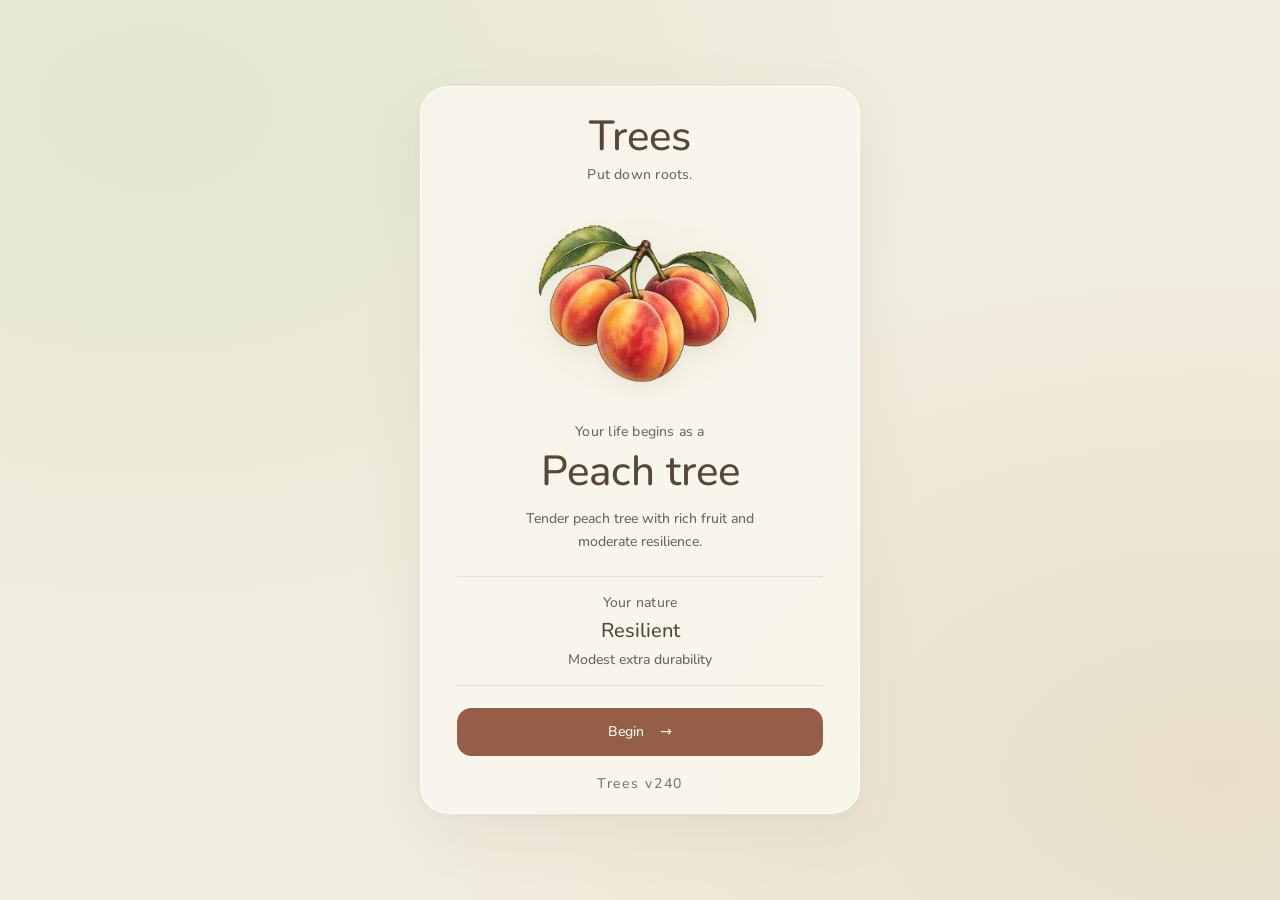
==== index.html @ 896dc82e "Simplify grouped ally offer chooser" ====
<!DOCTYPE html>
<html lang="en">
<head>
  <meta charset="UTF-8" />
  <meta name="viewport" content="width=device-width, initial-scale=1.0" />
  <title>Trees</title>
  <link rel="icon" href="data:," />
  <link rel="stylesheet" href="styles.css?rev=ally-offers-v1" />
  <link rel="stylesheet" href="theme-light-rounded.css?rev=ominous-rumors-v1" />
</head>
<body class="theme-light-rounded">
  <div id="app">
    <main class="layout">
      <section class="left-panel panel" id="species-panel">
        <header class="intro-masthead"><span class="intro-wordmark">Trees</span><span class="botanical-kicker">Put down roots.</span></header>
        <div id="species-list" class="species-list"></div>
        <button id="start-game" disabled>Start Game</button>
        <div class="start-build">Trees v<span data-build-version>…</span></div>
      </section>

      <section class="center-panel panel game-panel hidden" id="game-panel">
        <div id="map-content" class="panel-content">
          <div class="map-frame">
            <div class="map-status" aria-label="Current game status">
              <div class="grove-time-pill" aria-label="Year 1, Spring, turn 1 of 4">
                <span id="season-progress-pie" class="season-progress-pie" data-season="spring" aria-hidden="true"></span>
                <strong class="season-progress-title">Year <span id="year">1</span><span aria-hidden="true"> · </span><span id="season">Spring</span></strong>
                <span id="season-progress-detail" class="season-progress-detail">Turn 1 of 4</span>
              </div>
              <button id="open-info" class="grove-notebook-button" type="button" aria-label="Open botanical notebook" title="Notebook"><span aria-hidden="true">📖</span></button>
              <button type="button" id="resource-info" class="grove-resource-pill" aria-label="Resources and health — tap for details">
                <span class="grove-resource grove-score" title="Score"><span aria-hidden="true">✦</span><strong id="score">0</strong></span>
                <span class="grove-resource grove-sun" title="Sunlight"><span aria-hidden="true">☀️</span><strong id="grove-sunlight">0</strong></span>
                <span class="grove-resource grove-water" title="Water"><span aria-hidden="true">💧</span><strong id="grove-water">0</strong></span>
                <span class="grove-resource grove-nutrient" title="Nutrients"><span aria-hidden="true">🌱</span><strong id="grove-nutrients">0</strong></span>
              <span class="grove-resource grove-health" title="Health" aria-label="Health"><span aria-hidden="true">❤️</span><strong id="grove-health">0</strong></span></button>
              <div class="grove-player-pill"><span>Life stage</span><strong id="life-stage">Seed</strong><span id="grove-player-species">Tree</span><span aria-hidden="true"> · </span><span>You</span></div>
              <div class="map-build">v<span data-build-version>…</span></div>
              <nav id="grove-minimap" class="grove-minimap" aria-label="Trees in the grove"></nav>
            </div>
            <canvas id="game-canvas" width="900" height="600" tabindex="0" aria-label="Grove view. Select a tree or visitor in the scene or use the fruit minimap above."></canvas>
          </div>
        </div>
      </section>

      <section class="right-panel panel game-panel hidden collapsible-panel" id="hud-panel">
        <button id="hud-minimize" class="panel-corner-toggle" type="button" aria-expanded="true" aria-label="Minimize status">−</button>
        <button id="hud-restore" class="panel-chip hidden" type="button">📊 Status</button>
        <div id="hud-content" class="panel-content">
        <div id="turn-end-banner" class="turn-end-banner hidden" aria-live="polite"></div>
        <div id="actions-list" class="actions-list"></div>
        <div class="dock-toolbar">
          <span id="actions-remaining" aria-live="polite"></span>
          <button id="open-actions" type="button">Future Actions</button>
          <button id="finish-turn" class="finish-turn-btn" type="button">End turn →</button>
        </div>
        <dialog id="detail-sheet" class="detail-sheet" aria-labelledby="sheet-title">
          <header class="sheet-header"><h2 id="sheet-title">Tree details</h2><button id="close-sheet" type="button" aria-label="Close details">Close</button></header>
          <div class="sheet-scroll">
            <section id="sheet-actions" hidden></section>
            <section id="sheet-info" hidden>
              <div id="species-badge" class="species-badge notebook-species"></div>
              <p class="notebook-score">Score <strong id="notebook-score">0</strong></p>
              <div id="growth-hint" class="growth-hint"></div>
        <div class="tree-inspector">
          <div class="tree-inspector-content">
        <div class="stats-container">
          <div class="stat-group" data-group="resources" aria-label="Resources">
            <div class="stat-group-content">
              <div class="stat-row" data-stat="sunlight" data-help="Leaves gather sunlight each turn. More leaves = more sunlight.">
                <span class="stat-icon">☀️</span>
                <span class="stat-name">Sunlight</span>
                <span class="stat-value" id="sunlight">0</span>
              </div>
              <div class="stat-row" data-stat="water" data-help="Trunk size determines water storage. Roots support uptake, stability, and networking.">
                <span class="stat-icon">💧</span>
                <span class="stat-name">Water</span>
                <span class="stat-value" id="water">0</span>
              </div>
              <div class="stat-row" data-stat="nutrients" data-help="Roots absorb nutrients. Allies boost nutrient gathering through fungal networks.">
                <span class="stat-icon">🌱</span>
                <span class="stat-name">Nutrients</span>
                <span class="stat-value" id="nutrients">0</span>
              </div>
              <div class="stat-divider" aria-hidden="true"></div>
              <div class="stat-row" data-stat="health" data-help="Health decreases from damage. At 0, you die and the run ends.">
                <span class="stat-icon">❤️</span>
                <span class="stat-name">Health</span>
                <span class="stat-value" id="health">0</span>
                <span class="stat-max" id="max-health">/ 0</span>
              </div>
              <div class="stat-row" data-stat="allies" data-help="Fungal allies boost nutrient gathering and provide other benefits.">
                <span class="stat-icon">🍄</span>
                <span class="stat-name">Allies</span>
                <span class="stat-value" id="allies">0</span>
              </div>
              <section class="offspring-stats hidden" id="offspring-stats">
                <h4 id="offspring-stats-summary">Offspring</h4>
                <div id="offspring-stats-list"></div>
              </section>
              <section class="season-guide" id="season-guide">
                <p id="season-guide-summary">Seasonal gathering</p>
                <div class="season-guide-grid" id="season-guide-grid"></div>
                <p>Nutrient gathering has no direct seasonal penalty.</p>
              </section>
            </div>
          </div>
          
          <div class="stat-group" data-group="structure" aria-label="Structure">
            <div class="stat-group-content">
              <div class="stat-row" data-stat="trunk" data-help="Fortifying the trunk increases max health, water storage, drought resistance, and bracing.">
                <span class="stat-icon">🪵</span>
                <span class="stat-name">Trunk level</span>
                <span class="stat-value" id="trunk">0</span>
              </div>
              <div class="stat-row" data-stat="height-growth" data-help="Extra trunk height gathers more sunlight and lets you shade shorter trees.">
                <span class="stat-icon">↟</span>
                <span class="stat-name">Height level</span>
                <span class="stat-value" id="height-growth">0</span>
              </div>
              <div class="stat-row" data-stat="brace-status" data-help="Fortify Trunk braces one added height level at a time.">
                <span class="stat-icon">🛡️</span>
                <span class="stat-name">Brace status</span>
                <span class="stat-value" id="brace-status">No added height</span>
              </div>
              <div class="stat-row" data-stat="spindly-growth" data-help="Each unbraced height level adds one damage in storms.">
                <span class="stat-icon">🌬️</span>
                <span class="stat-name">Storm exposure</span>
                <span class="stat-value" id="spindly-growth">None</span>
              </div>
              <div class="stat-row" data-stat="branches" data-help="More branches support more leaf clusters.">
                <span class="stat-icon">🌿</span>
                <span class="stat-name">Branches</span>
                <span class="stat-value" id="branches">0</span>
              </div>
              <div class="stat-row" data-stat="leaf-clusters" data-help="Leaf clusters gather sunlight. Exposed leaves gather more.">
                <span class="stat-icon">🍃</span>
                <span class="stat-name">Leaves</span>
                <span class="stat-value" id="leaf-clusters">0</span>
              </div>
              <div class="stat-row" data-stat="root-zones" data-help="Root zones improve nutrient uptake, storm stability, and fungal connection chances.">
                <span class="stat-icon">🌾</span>
                <span class="stat-name">Roots</span>
                <span class="stat-value" id="root-zones">0</span>
              </div>
            </div>
          </div>
          
          <div class="stat-group" data-group="reproduction" aria-label="Reproduction">
            <div class="stat-group-content">
              <div class="stat-row compact" data-stat="flowers" data-help="Flowers may become pollinated by insects, producing seeds.">
                <span class="stat-icon">🌸</span>
                <span class="stat-name">Flowers</span>
                <span class="stat-value" id="flowers">0</span>
              </div>
              <div class="stat-row compact" data-stat="pollinated" data-help="Pollinated flowers will develop into fruit and seeds.">
                <span class="stat-icon">🐝</span>
                <span class="stat-name">Flowers Pollinated</span>
                <span class="stat-value" id="pollinated">0</span>
              </div>
              <div class="stat-row compact" data-stat="developing" data-help="Developing fruit will become viable seeds.">
                <span class="stat-icon">🍎</span>
                <span class="stat-name">Fruit</span>
                <span class="stat-value" id="developing">0</span>
              </div>
              <div class="stat-row compact" data-stat="seeds" data-help="Seeds become viable in Spring and contribute to your score.">
                <span class="stat-icon">🌰</span>
                <span class="stat-name">Seeds</span>
                <span class="stat-value" id="seeds">0</span>
              </div>
            </div>
          </div>
          
        </div>

        <h3>Log</h3>
        <div id="log" class="log"></div>
          </div>
        </div>
            </section>
          </div>
        </dialog>
        </div>
      </section>
    </main>
  </div>

  <div id="feedback-container" class="feedback-container"></div>
  <div id="tooltip" class="tooltip hidden"></div>

  <div id="modal" class="modal hidden" role="dialog" aria-modal="true" aria-labelledby="modal-title">
    <div class="modal-card">
      <p id="modal-kicker" class="botanical-kicker hidden"></p>
      <h2 id="modal-title">Message</h2>
      <div id="modal-body"></div>
      <button id="modal-button">Continue</button>
    </div>
  </div>

  <script>
    fetch('./version.json?ts=' + Date.now())
      .then(r => r.json())
      .then(data => {
        document.querySelectorAll('[data-build-version]').forEach(el => {
          if (typeof data.version !== 'undefined') el.textContent = data.version;
        });
      })
      .catch(() => {
        document.querySelectorAll('[data-build-version]').forEach(el => { el.textContent = 'unknown'; });
      });
  </script>
    <script type="module" src="main.js?rev=ally-offers-v1"></script>
</body>
</html>
---- styles.css ----
:root {
  --ui-font-floor: 14px;
  --bg: #111318;
  --panel: #1b1f28;
  --panel-alt: #222735;
  --text: #eceff4;
  --muted: #9aa3b2;
  --accent: #7dd3fc;
  --good: #86efac;
  --warn: #fbbf24;
  --bad: #fca5a5;
  --sun: #fbbf24;
  --water: #60a5fa;
  --nutrient: #a3e635;
}

* { box-sizing: border-box; }
body {
  margin: 0;
  font-family: Inter, system-ui, sans-serif;
  background: var(--bg);
  color: var(--text);
}
small,
button,
input,
select,
textarea {
  font-family: inherit;
  font-size: var(--ui-font-floor);
}
button {
  background: var(--accent);
  color: #09111b;
  border: none;
  border-radius: 10px;
  padding: 10px 14px;
  font-weight: 700;
  cursor: pointer;
}
button:disabled { opacity: 0.45; cursor: not-allowed; }
.neighbor-choices {
  display: flex;
  flex-direction: column;
  gap: 8px;
  margin-top: 14px;
}
.neighbor-choice {
  display: grid;
  grid-template-columns: auto minmax(0, 1fr);
  align-items: center;
  gap: 10px;
  width: 100%;
  text-align: left;
}
.neighbor-choice-copy {
  display: flex;
  min-width: 0;
  flex-direction: column;
  align-items: flex-start;
}
.neighbor-choice-fruit {
  width: 38px;
  height: 38px;
  object-fit: contain;
}
.neighbor-choice-label {
  font-size: var(--ui-font-floor);
  line-height: 1.25;
}
.neighbor-choice-description {
  margin-top: 3px;
  font-size: var(--ui-font-floor);
  font-weight: 550;
  line-height: 1.35;
  opacity: 0.78;
}
.neighbor-choice-group {
  display: grid;
  gap: 2px;
  padding: 9px 4px 2px;
  color: #3f583b;
}
.neighbor-choice-group-title {
  font-size: .9rem;
  letter-spacing: .025em;
}
.neighbor-choice-group-description {
  color: #66715f;
  font-size: var(--ui-font-floor);
  line-height: 1.35;
}
.neighbor-choice-group-block {
  display: flex;
  flex-direction: column;
  gap: 7px;
  padding: 10px;
  border: 1px solid #8d9d7838;
  border-radius: 16px;
  background: #f3f0e6a8;
}
.neighbor-choice-group-block .neighbor-choice-group { padding: 0 4px 4px; }
.neighbor-choice:disabled {
  background: #718096;
  color: #e2e8f0;
  opacity: 0.58;
}
.start-build {
  margin-top: 10px;
  color: var(--muted);
  font-size: var(--ui-font-floor);
  text-align: center;
  letter-spacing: 0.04em;
}
#app { max-width: 1400px; margin: 0 auto; padding: 16px; }
.layout {
  display: grid;
  grid-template-columns: 280px 1fr 340px;
  gap: 16px;
  margin-top: 0;
}
#game-panel.center-panel {
  position: fixed;
  top: 8px;
  left: max(16px, calc((100vw - 1400px) / 2 + 16px));
  width: min(calc(100vw - 388px), 1028px);
  z-index: 100;
}
.right-panel {
  grid-column: 3;
}
.panel {
  background: var(--panel);
  border-radius: 16px;
  padding: 16px;
  box-shadow: 0 10px 30px rgba(0,0,0,0.25);
}
.collapsible-panel {
  position: relative;
}
.panel-corner-toggle {
  position: absolute;
  top: 10px;
  right: 10px;
  width: 28px;
  height: 28px;
  padding: 0;
  border-radius: 999px;
  background: rgba(17, 19, 24, 0.78);
  color: var(--text);
  border: 1px solid rgba(255,255,255,0.14);
  display: inline-flex;
  align-items: center;
  justify-content: center;
  font-size: 18px;
  line-height: 1;
  z-index: 3;
}
.panel-corner-toggle:hover:not(:disabled) {
  background: rgba(34, 39, 53, 0.95);
}
.panel-chip {
  display: inline-flex;
  align-items: center;
  gap: 6px;
  padding: 6px 10px;
  border-radius: 999px;
  background: rgba(34, 39, 53, 0.96);
  color: var(--text);
  border: 1px solid rgba(255,255,255,0.12);
  font-size: var(--ui-font-floor);
  font-weight: 600;
}
.panel-content {
  min-width: 0;
}
.panel-collapsed {
  padding: 10px;
  min-height: auto;
  background: transparent;
  box-shadow: none;
}
.panel-collapsed .panel-chip {
  display: inline-flex;
}
.species-list, .actions-list {
  display: flex; flex-direction: column; gap: 10px; margin-bottom: 14px;
}
.context-command {
  display: grid;
  gap: 10px;
}
.context-command-heading {
  display: flex;
  align-items: center;
  justify-content: space-between;
  gap: 10px;
  padding: 10px 12px;
  border: 1px solid rgba(73, 64, 45, 0.13);
  border-radius: 12px;
  background: rgba(255,255,255,0.31);
}
.context-command-heading > div {
  display: grid;
  min-width: 0;
}
.context-command-heading strong {
  overflow: hidden;
  color: #344f39;
  font: 700 17px/1.2 Georgia, 'Times New Roman', serif;
  text-overflow: ellipsis;
  white-space: nowrap;
}
.context-command-heading small {
  overflow: hidden;
  margin-top: 2px;
  color: var(--muted);
  font-size: var(--ui-font-floor);
  text-overflow: ellipsis;
  white-space: nowrap;
}
.context-kicker {
  color: var(--muted);
  font-size: var(--ui-font-floor);
  font-weight: 800;
  letter-spacing: 0.12em;
  text-transform: uppercase;
}
.context-reset {
  flex: 0 0 auto;
  padding: 7px 9px;
  border-color: rgba(70,106,77,.28);
  color: #3d6044;
  background: rgba(70,106,77,.08);
  font-size: var(--ui-font-floor);
}
.context-shortlist {
  display: grid;
  grid-template-columns: repeat(auto-fit, minmax(92px, 1fr));
  gap: 8px;
}
.context-action {
  display: grid;
  grid-template-rows: auto 1fr auto;
  justify-items: start;
  min-width: 0;
  min-height: 92px;
  padding: 10px;
  border: 1px solid rgba(70,106,77,.25);
  border-radius: 12px;
  color: #2f4634;
  background: rgba(224, 230, 205, .7);
  box-shadow: 0 5px 14px rgba(57,49,34,.06);
  text-align: left;
}
.context-action:hover,
.context-action:focus-visible {
  border-color: rgba(70,106,77,.75);
  background: rgba(214, 226, 194, .94);
  transform: translateY(-1px);
}
.context-action-icon { font-size: 20px; line-height: 1; }
.context-action > strong {
  align-self: center;
  font-size: var(--ui-font-floor);
  line-height: 1.18;
}
.context-action .action-costs {
  gap: 3px;
  margin: 5px 0 0;
}
.context-action .cost {
  padding: 3px 4px;
  border: 0;
  background: rgba(255,255,255,.48);
}
.context-action .cost-icon { font-size: var(--ui-font-floor); }
.context-action .cost-number { display: block; min-width: 0; }
.context-action .cost-number strong { font-size: var(--ui-font-floor); }
.context-action .cost-number small { display: none; }
.context-empty {
  grid-column: 1 / -1;
  margin: 0;
  padding: 13px;
  border-radius: 10px;
  color: var(--muted);
  background: rgba(255,255,255,.24);
  font-size: var(--ui-font-floor);
}
.all-actions,
.tree-inspector {
  overflow: hidden;
  border: 1px solid rgba(73,64,45,.12);
  border-radius: 12px;
  background: rgba(255,255,255,.2);
}
.all-actions > summary,
.tree-inspector > summary {
  display: flex;
  align-items: center;
  justify-content: space-between;
  gap: 10px;
  padding: 11px 12px;
  cursor: pointer;
  color: #4a5d47;
  font-size: var(--ui-font-floor);
  font-weight: 800;
  list-style: none;
}
.all-actions > summary::-webkit-details-marker,
.tree-inspector > summary::-webkit-details-marker { display: none; }
.all-actions > summary::after,
.tree-inspector > summary::after { content: '＋'; color: #65715f; }
.all-actions[open] > summary::after,
.tree-inspector[open] > summary::after { content: '−'; }
.all-actions > summary span {
  margin-left: auto;
  color: var(--muted);
  font-weight: 600;
}
.all-actions-catalog,
.tree-inspector-content { padding: 0 10px 10px; }
.tree-inspector { margin-top: 12px; }
.tree-inspector .post-actions-status { margin-top: 8px; }
.species-card, .action-card {
  background: var(--panel-alt);
  border: 1px solid rgba(255,255,255,0.08);
  border-radius: 12px;
  padding: 12px;
}
.action-card {
  transition: opacity 0.2s, border-color 0.2s, transform 0.1s;
}
.action-card:hover:not(.disabled) {
  border-color: var(--accent);
}
.action-card.disabled {
  opacity: 0.5;
  border-color: rgba(255,255,255,0.04);
}
.action-state {
  margin: -2px 0 9px;
  padding: 6px 8px;
  border-left: 2px solid rgba(251, 191, 36, 0.55);
  border-radius: 0 6px 6px 0;
  background: rgba(251, 191, 36, 0.07);
  color: #f4d58a;
  font-size: var(--ui-font-floor);
  line-height: 1.35;
}
.action-header {
  display: flex;
  align-items: center;
  gap: 10px;
  margin-bottom: 8px;
}
.action-header h4,
.action-title {
  margin: 0;
  flex: 1;
  text-align: left;
}
.action-icon {
  margin-left: auto;
  flex: 0 0 auto;
  text-align: right;
}
.prereq-missing {
  font-size: var(--ui-font-floor);
  color: var(--bad);
  background: rgba(252, 165, 165, 0.1);
  padding: 2px 6px;
  border-radius: 4px;
}
.action-costs {
  display: flex;
  gap: 6px;
  margin-bottom: 10px;
  flex-wrap: wrap;
}
.cost {
  display: inline-grid;
  grid-template-columns: auto auto;
  align-items: center;
  gap: 4px;
  padding: 5px 7px;
  border: 1px solid rgba(255,255,255,0.07);
  border-radius: 8px;
  background: rgba(255,255,255,0.05);
  line-height: 1;
}
.cost-icon {
  font-size: 15px;
}
.cost-number {
  display: grid;
  gap: 1px;
  min-width: 22px;
  text-align: center;
}
.cost-number strong {
  font: 700 var(--ui-font-floor)/1 ui-monospace, SFMono-Regular, Menlo, monospace;
}
.cost-number small {
  font-size: var(--ui-font-floor);
  line-height: 1;
  letter-spacing: 0.03em;
  text-transform: uppercase;
  opacity: 0.68;
}
.cost.res-sun { color: var(--sun); }
.cost.res-water { color: var(--water); }
.cost.res-nutrient { color: var(--nutrient); }
.cost.res-low {
  color: var(--bad);
  background: rgba(252, 165, 165, 0.15);
}
.cost.res-low {
  border-color: rgba(252,165,165,0.32);
}
.phase-indicator {
  display: flex;
  align-items: center;
  gap: 12px;
  margin-bottom: 8px;
  padding: 8px 0;
}
.phase-badge {
  font-size: var(--ui-font-floor);
  font-weight: 700;
  letter-spacing: 0.5px;
  padding: 4px 10px;
  border-radius: 20px;
}
.phase-badge.action-phase {
  background: rgba(125, 211, 252, 0.2);
  color: var(--accent);
}
.phase-badge.event-phase {
  background: rgba(251, 191, 36, 0.2);
  color: var(--warn);
}
.phase-hint {
  color: var(--muted);
  font-size: var(--ui-font-floor);
}
.finish-turn-btn {
  width: 100%;
  margin: 0 0 10px;
  background: transparent;
  border: 1px solid var(--accent);
  color: var(--accent);
}
.finish-turn-btn:hover:not(:disabled) {
  background: rgba(125, 211, 252, 0.1);
}
.finish-turn-btn.hidden {
  display: none;
}
.species-card.selected { outline: 2px solid var(--accent); }
.species-card h3, .action-card h4, h2, h3 { margin-top: 0; }
canvas {
  width: 100%; height: auto; background: #111; border-radius: 12px; display: block;
}
.map-frame {
  position: relative;
}
.map-status {
  position: absolute;
  top: 10px;
  left: 10px;
  right: 10px;
  z-index: 2;
  display: grid;
  grid-template-columns: repeat(4, minmax(0, 1fr)) auto;
  align-items: center;
  gap: 8px;
  padding: 7px 10px;
  border: 1px solid rgba(255,255,255,0.22);
  border-radius: 10px;
  color: rgba(255,255,255,0.92);
  background: rgba(17, 19, 24, 0.68);
  box-shadow: 0 4px 14px rgba(0,0,0,0.2);
  backdrop-filter: blur(7px);
  pointer-events: none;
}
#game-canvas { cursor: pointer; }
#game-canvas:focus-visible { outline: 2px solid var(--accent); outline-offset: 3px; }
.map-explorer {
  position: fixed;
  inset: 0;
  z-index: 2000;
  display: grid;
  place-items: center;
  padding: 18px;
  background: rgba(5, 7, 10, .82);
}
.map-explorer-shell {
  width: min(1180px, 100%);
  min-width: 0;
  max-height: calc(100vh - 36px);
  box-sizing: border-box;
  overflow: hidden;
  padding: 14px;
  border: 1px solid rgba(255,255,255,.16);
  border-radius: 16px;
  background: var(--panel);
  box-shadow: 0 24px 80px rgba(0,0,0,.55);
}
.map-explorer-header { display: flex; align-items: start; justify-content: space-between; gap: 16px; margin-bottom: 10px; }
.map-explorer-header h2 { margin: 0 0 3px; }
.map-explorer-header p { margin: 0; color: var(--muted); font-size: var(--ui-font-floor); }
.map-explorer-controls { display: flex; align-items: center; justify-content: flex-end; gap: 6px; flex: 0 0 auto; }
.map-explorer-controls button { min-width: 36px; height: 36px; padding: 0 10px; border-radius: 999px; font-size: 18px; line-height: 1; }
.map-explorer-controls #map-explorer-reset { font-size: var(--ui-font-floor); }
#map-explorer-close { font-size: 24px; }
#map-explorer-zoom-label { min-width: 46px; color: var(--text); font-size: var(--ui-font-floor); font-variant-numeric: tabular-nums; text-align: center; }
.map-explorer-viewport {
  width: 100%;
  min-width: 0;
  max-width: 100%;
  box-sizing: border-box;
  height: min(76vh, 760px);
  overflow: auto;
  border-radius: 12px;
  background: #111;
  cursor: grab;
  overscroll-behavior: contain;
  touch-action: none;
}
.map-explorer-open { overflow: hidden; }
.map-explorer-viewport.dragging { cursor: grabbing; user-select: none; }
.map-explorer-viewport canvas { width: 4096px; height: 1200px; max-width: none; border-radius: 0; }
.map-explorer-viewport canvas.zoom-preview { will-change: transform; }
.map-stat {
  display: flex;
  align-items: baseline;
  justify-content: center;
  gap: 6px;
  min-width: 0;
  white-space: nowrap;
}
.map-stat span {
  color: rgba(255,255,255,0.62);
  font-size: var(--ui-font-floor);
  text-transform: uppercase;
  letter-spacing: 0.06em;
}
.map-stat strong {
  overflow: hidden;
  text-overflow: ellipsis;
  font-size: var(--ui-font-floor);
}
.map-build {
  color: rgba(255,255,255,0.5);
  font: var(--ui-font-floor) ui-monospace, SFMono-Regular, Menlo, monospace;
}
.panel-collapsed canvas {
  display: none;
}

.actions-heading-count {
  color: var(--accent);
  font-size: 0.66em;
  font-weight: 650;
  white-space: nowrap;
}
.actions-heading-count.no-actions {
  color: var(--warn);
}
.growth-hint {
  margin-bottom: 10px;
  padding: 10px 12px;
  border: 1px solid rgba(134, 239, 172, 0.18);
  border-radius: 9px;
  background: rgba(134, 239, 172, 0.07);
  color: #bbf7d0;
  font-size: var(--ui-font-floor);
  line-height: 1.4;
}
.actions-header { margin-bottom: 10px; }
.action-resource-strip {
  display: flex;
  align-items: center;
  gap: 6px;
  margin: -2px 0 10px;
  padding: 7px 9px;
  border: 1px solid rgba(125,211,252,0.14);
  border-radius: 9px;
  background: rgba(125,211,252,0.055);
  font-size: var(--ui-font-floor);
}
.action-resource-label {
  margin-right: auto;
  color: var(--muted);
  font-size: var(--ui-font-floor);
  font-weight: 700;
  letter-spacing: 0.04em;
  text-transform: uppercase;
}
.action-resource-total {
  display: inline-flex;
  align-items: center;
  gap: 2px;
  min-width: 40px;
  font-size: var(--ui-font-floor);
}
.action-resource-total strong {
  font: 750 14px/1 ui-monospace, SFMono-Regular, Menlo, monospace;
}
.action-resource-total.res-sun { color: var(--sun); }
.action-resource-total.res-water { color: var(--water); }
.action-resource-total.res-nutrient { color: var(--nutrient); }
.action-resource-total.res-health {
  min-width: 52px;
  color: #f6a6a6;
  border-left: 1px solid rgba(255,255,255,0.12);
  padding-left: 7px;
}
.post-actions-status {
  margin-top: 22px;
  padding-top: 18px;
  border-top: 1px solid rgba(255,255,255,0.09);
}

.threat-status {
  border-radius: 8px;
  padding: 0.5rem 0.65rem;
}

.threat-growing {
  background: rgba(157, 72, 42, 0.12);
  color: #f1aa85;
}

.threat-solved {
  background: rgba(56, 118, 71, 0.12);
  color: #9bd4a7;
}
.grove-effect {
  display: block;
  grid-column: 4;
  margin-top: 3px;
  font-size: var(--ui-font-floor);
  line-height: 1.35;
}
.resource-factors {
  display: flex;
  grid-column: 4;
  flex-wrap: wrap;
  gap: 4px;
  margin-top: 3px;
}
.resource-factor {
  padding: 3px 6px;
  border: 1px solid rgba(255,255,255,0.08);
  border-radius: 999px;
  background: rgba(255,255,255,0.045);
  font-size: var(--ui-font-floor);
  line-height: 1.25;
}
.resource-factor.positive {
  border-color: rgba(134,239,172,0.22);
  background: rgba(134,239,172,0.08);
  color: #9bd4a7;
}
.resource-factor.negative {
  border-color: rgba(252,165,165,0.24);
  background: rgba(252,165,165,0.08);
  color: #f1aa85;
}
.resource-factor.neutral { color: var(--muted); }
.grove-effect.positive { color: #9bd4a7; }
.grove-effect.negative { color: #f1aa85; }
.grove-effect.neutral { color: var(--muted); }
.unavailable-actions {
  padding-top: 4px;
}
.unavailable-actions > h4 {
  margin: 2px 0 8px;
  color: var(--muted);
  font-size: var(--ui-font-floor);
  font-weight: 700;
  letter-spacing: 0.04em;
  text-transform: uppercase;
}
.unavailable-actions-list {
  display: flex;
  flex-direction: column;
  gap: 7px;
}
.unavailable-action {
  padding: 9px 10px;
  border-left: 2px solid rgba(255,255,255,0.12);
  border-radius: 0 7px 7px 0;
  background: rgba(255,255,255,0.025);
  color: var(--muted);
  opacity: 0.66;
}
.unavailable-action-title {
  display: flex;
  justify-content: space-between;
  gap: 8px;
  color: var(--text);
  font-size: var(--ui-font-floor);
}
.unavailable-action p {
  margin: 4px 0;
  font-size: var(--ui-font-floor);
  line-height: 1.35;
}
.unavailable-action .action-costs {
  margin: 6px 0 4px;
}
.unavailable-reason {
  color: var(--bad);
}
.action-unlock {
  margin: 12px 0 0;
  padding: 10px 12px;
  border-left: 3px solid var(--good);
  border-radius: 0 8px 8px 0;
  background: rgba(134, 239, 172, 0.08);
}
.turn-end-banner {
  margin: -4px 0 16px;
  padding: 12px 14px;
  border-radius: 10px;
  border: 1px solid rgba(251, 191, 36, 0.4);
  background: linear-gradient(90deg, rgba(251, 191, 36, 0.18), rgba(251, 191, 36, 0.08));
  color: #fde68a;
  font-weight: 600;
  line-height: 1.35;
}
.turn-end-banner.hidden {
  display: none;
}
.turn-end-banner strong {
  color: #fef3c7;
}

/* Grouped Stats */
.stats-container {
  display: flex;
  flex-direction: column;
  gap: 12px;
  margin-bottom: 18px;
}
.stat-group {
  background: rgba(0,0,0,0.2);
  border-radius: 10px;
  overflow: hidden;
}
.stat-group-title {
  margin: 0;
  padding: 10px 12px;
  font-size: var(--ui-font-floor);
  font-weight: 700;
  text-transform: uppercase;
  letter-spacing: 0.5px;
  color: var(--muted);
  background: rgba(255,255,255,0.03);
  cursor: pointer;
  user-select: none;
  display: flex;
  align-items: center;
  gap: 6px;
}
.stat-group-title:hover {
  background: rgba(255,255,255,0.06);
}
.stat-group-title::after {
  content: '▼';
  margin-left: auto;
  font-size: var(--ui-font-floor);
  transition: transform 0.2s;
}
.stat-group.collapsed .stat-group-title::after {
  transform: rotate(-90deg);
}
.stat-group.collapsed .stat-group-content {
  display: none;
}
.stat-group-content {
  padding: 8px 12px;
}
.stat-divider {
  height: 1px;
  margin: 8px 0;
  background: linear-gradient(90deg, transparent, rgba(255,255,255,0.16), transparent);
}
.stat-row {
  display: flex;
  align-items: center;
  gap: 8px;
  padding: 6px 0;
  border-bottom: 1px solid rgba(255,255,255,0.05);
  cursor: help;
  transition: background 0.15s;
}
.stat-row:last-child {
  border-bottom: none;
}
.stat-row:hover {
  background: rgba(255,255,255,0.03);
  margin: 0 -12px;
  padding-left: 12px;
  padding-right: 12px;
}
.stat-row.compact {
  padding: 4px 0;
}
.stat-icon {
  font-size: var(--ui-font-floor);
  width: 20px;
  text-align: center;
}
.stat-name {
  flex: 1;
  font-size: var(--ui-font-floor);
}
.stat-value {
  font-weight: 700;
  font-size: var(--ui-font-floor);
  min-width: 30px;
  text-align: right;
}
.stat-max {
  font-size: var(--ui-font-floor);
  color: var(--muted);
}
.season-guide {
  margin-top: 8px;
  padding-top: 7px;
  border-top: 1px solid rgba(255,255,255,0.08);
  color: var(--muted);
  font-size: var(--ui-font-floor);
}
.season-guide summary {
  cursor: pointer;
  color: #cbd5e1;
  line-height: 1.4;
}
.season-guide-grid {
  display: grid;
  gap: 2px;
  margin-top: 7px;
}
.season-guide-row {
  display: grid;
  grid-template-columns: 1fr auto auto;
  gap: 10px;
  padding: 4px 6px;
  border-radius: 6px;
}
.season-guide-row.current {
  background: rgba(125,211,252,0.09);
  color: var(--text);
}
.season-guide p {
  margin: 7px 6px 2px;
  line-height: 1.35;
}
.offspring-stats {
  margin-top: 8px;
  padding-top: 7px;
  border-top: 1px solid rgba(255,255,255,0.08);
  font-size: var(--ui-font-floor);
}
.offspring-stats summary {
  cursor: pointer;
  color: #b7f7cb;
  font-weight: 700;
}
#offspring-stats-list {
  display: grid;
  gap: 6px;
  margin-top: 7px;
}
.offspring-stat-card {
  display: grid;
  gap: 2px;
  padding: 7px 8px;
  border-radius: 7px;
  background: rgba(74, 222, 128, 0.07);
  color: var(--muted);
  line-height: 1.35;
}
.offspring-stat-card strong { color: #d9fbe3; }

/* Tooltip */
.tooltip {
  position: fixed;
  background: var(--panel-alt);
  border: 1px solid rgba(255,255,255,0.1);
  border-radius: 8px;
  padding: 10px 12px;
  max-width: 240px;
  font-size: var(--ui-font-floor);
  line-height: 1.5;
  color: var(--text);
  z-index: 1000;
  pointer-events: none;
  box-shadow: 0 4px 20px rgba(0,0,0,0.4);
}
.tooltip.hidden {
  display: none;
}
.tooltip::after {
  content: '';
  position: absolute;
  bottom: -6px;
  left: 50%;
  transform: translateX(-50%);
  border-left: 6px solid transparent;
  border-right: 6px solid transparent;
  border-top: 6px solid var(--panel-alt);
}

/* Floating Feedback */
.feedback-container {
  position: fixed;
  top: 20px;
  right: 20px;
  display: flex;
  flex-direction: column;
  gap: 8px;
  z-index: 1001;
  pointer-events: none;
}
.feedback {
  padding: 12px 16px;
  border-radius: 10px;
  font-weight: 600;
  font-size: var(--ui-font-floor);
  animation: slideIn 0.3s ease, fadeOut 0.3s ease 2.7s;
  box-shadow: 0 4px 20px rgba(0,0,0,0.3);
  max-width: 300px;
}
.feedback.success {
  background: rgba(134, 239, 172, 0.95);
  color: #064e3b;
}
.feedback.error {
  background: rgba(252, 165, 165, 0.95);
  color: #7f1d1d;
}
.feedback.info {
  background: rgba(125, 211, 252, 0.95);
  color: #0c4a6e;
}
.feedback.warning {
  background: rgba(251, 191, 36, 0.95);
  color: #78350f;
}
@keyframes slideIn {
  from {
    transform: translateX(100%);
    opacity: 0;
  }
  to {
    transform: translateX(0);
    opacity: 1;
  }
}
@keyframes fadeOut {
  from { opacity: 1; }
  to { opacity: 0; }
}

.future-actions {
  margin-top: 10px;
  border: 1px solid rgba(255,255,255,0.08);
  border-radius: 10px;
  background: rgba(255,255,255,0.03);
  overflow: hidden;
}
.future-actions summary {
  cursor: pointer;
  padding: 12px;
  font-weight: 700;
  color: var(--muted);
  list-style: none;
}
.future-actions summary::-webkit-details-marker { display: none; }
.future-actions-list {
  padding: 0 10px 10px;
  display: flex;
  flex-direction: column;
  gap: 10px;
}
.future-reason {
  color: var(--muted);
  font-size: var(--ui-font-floor);
  margin: 0;
}

.log {
  background: #10141c; border-radius: 10px; padding: 10px; min-height: 180px; max-height: 300px; overflow: auto;
  font-size: var(--ui-font-floor);
}
.log-entry { margin-bottom: 8px; color: var(--muted); }
.log-entry.success { color: var(--good); }
.log-entry.error { color: var(--bad); }
.log-entry.event { color: var(--accent); }
.hidden { display: none !important; }
.modal {
  position: fixed; inset: 0; background: rgba(0,0,0,0.6);
  display: flex; align-items: center; justify-content: center; padding: 24px;
  z-index: 100;
}
.modal-card {
  width: min(680px, 100%); background: var(--panel); border-radius: 16px; padding: 20px;
}
.resource-summary {
  margin: 16px 0;
}
.res-line {
  display: grid;
  grid-template-columns: 28px minmax(80px, auto) 42px minmax(180px, 1fr);
  align-items: center;
  gap: 12px;
  padding: 10px 0;
  border-bottom: 1px solid rgba(255,255,255,0.08);
}
.res-line:last-of-type {
  border-bottom: none;
}
.res-icon {
  font-size: 18px;
  width: 24px;
  text-align: center;
}
.res-name {
  font-weight: 600;
  min-width: 80px;
}
.res-value {
  font-weight: 700;
  color: var(--good);
  min-width: 40px;
}
.res-detail {
  color: var(--muted);
  font-size: var(--ui-font-floor);
  margin-left: auto;
}
.actions-earned {
  margin-top: 16px;
  padding: 12px;
  background: rgba(125, 211, 252, 0.1);
  border-radius: 8px;
  text-align: center;
  color: var(--accent);
}
.event-major {
  display: flex;
  gap: 16px;
  padding: 16px;
  border-radius: 12px;
  margin-bottom: 16px;
}
.event-major.event-critical {
  background: rgba(252, 165, 165, 0.15);
  border: 1px solid rgba(252, 165, 165, 0.3);
}
.event-major.event-bad {
  background: rgba(251, 191, 36, 0.1);
  border: 1px solid rgba(251, 191, 36, 0.2);
}
.event-major.event-good {
  background: rgba(134, 239, 172, 0.1);
  border: 1px solid rgba(134, 239, 172, 0.2);
}
.event-major.event-neutral {
  background: rgba(125, 211, 252, 0.1);
  border: 1px solid rgba(125, 211, 252, 0.2);
}
.event-icon {
  font-size: 32px;
  line-height: 1;
}
.event-content h3 {
  margin: 0 0 4px 0;
  font-size: 16px;
}
.event-content p {
  margin: 0;
  color: var(--muted);
  font-size: var(--ui-font-floor);
}
.event-consequences {
  margin-top: 8px;
  padding: 10px;
  background: rgba(0,0,0,0.2);
  border-radius: 6px;
  font-size: var(--ui-font-floor);
}
.event-consequences ul {
  margin: 0;
  padding-left: 18px;
}
.event-consequences li {
  margin-bottom: 4px;
  color: var(--text);
}
.minor-events h4 {
  margin: 0 0 8px 0;
  font-size: var(--ui-font-floor);
  color: var(--muted);
  text-transform: uppercase;
  letter-spacing: 0.5px;
}
.minor-events ul {
  margin: 0;
  padding-left: 20px;
}
.minor-events li {
  margin-bottom: 6px;
  color: var(--text);
}
.compact-threat-copy strong {
  font-size: 15px;
}
.compact-threat-copy small {
  color: var(--warn);
  font-weight: 700;
}
.no-events {
  color: var(--muted);
  font-style: italic;
}
.hud-header {
  display: flex;
  justify-content: space-between;
  align-items: center;
  margin-bottom: 12px;
}
.hud-header h2 {
  margin: 0;
}
.phase-pill {
  font-size: var(--ui-font-floor);
  font-weight: 700;
  text-transform: uppercase;
  letter-spacing: 0.5px;
  padding: 4px 10px;
  border-radius: 20px;
  background: rgba(125, 211, 252, 0.15);
  color: var(--accent);
}
.phase-pill.phase-action {
  background: rgba(125, 211, 252, 0.15);
  color: var(--accent);
}
.phase-pill.phase-event {
  background: rgba(251, 191, 36, 0.15);
  color: var(--warn);
}
.species-badge {
  background: var(--panel-alt);
  border: 1px solid rgba(255,255,255,0.08);
  border-radius: 8px;
  padding: 10px 12px;
  margin-bottom: 16px;
  font-size: var(--ui-font-floor);
  color: var(--text);
}
.species-card-detail {
  padding: 14px;
}
.species-summary {
  display: flex;
  flex-direction: column;
  gap: 10px;
}
.species-summary.compact {
  gap: 8px;
}
.species-summary-title-row {
  display: flex;
  align-items: center;
  gap: 10px;
}
.species-summary-icon {
  font-size: 24px;
  line-height: 1;
}
.species-summary-kicker {
  color: var(--muted);
  font-size: var(--ui-font-floor);
  font-weight: 700;
  letter-spacing: 0.08em;
  text-transform: uppercase;
  margin-bottom: 2px;
}
.species-summary h3 {
  margin: 0;
  color: var(--accent);
}
.species-summary-description {
  margin: 0;
  color: var(--muted);
  font-size: var(--ui-font-floor);
  line-height: 1.45;
}
.species-summary-bonus {
  border-left: 3px solid rgba(125, 211, 252, 0.55);
  padding-left: 10px;
  color: var(--text);
  font-size: var(--ui-font-floor);
  line-height: 1.4;
}
.stat-icon {
  display: inline-block;
  width: 20px;
  text-align: center;
  margin-right: 4px;
}
small { color: var(--muted); }
@media (max-width: 1200px) {
  .layout {
    grid-template-columns: 1fr;
    padding-top: calc((100vw - 12px) * 2 / 3 + 6px);
  }
  #game-panel.center-panel {
    top: 0;
    left: 6px;
    width: calc(100vw - 12px);
  }
  .right-panel { grid-column: 1; }
}
@media (max-width: 560px) {
  #app { padding: 6px; }
  .panel { padding: 8px; border-radius: 12px; }
  .map-status { top: 6px; left: 6px; right: 6px; gap: 3px; padding: 5px 6px; }
  .map-stat { display: block; text-align: center; }
  .map-stat span { display: block; font-size: var(--ui-font-floor); }
  .map-stat strong { display: block; font-size: var(--ui-font-floor); }
  .map-build { display: none; }
  .map-explorer { padding: 6px; }
  .map-explorer-shell { max-height: calc(100vh - 12px); padding: 8px; }
  .map-explorer-header { align-items: center; gap: 8px; }
  .map-explorer-header h2 { font-size: 17px; }
  .map-explorer-header p { font-size: var(--ui-font-floor); }
  .map-explorer-controls { gap: 3px; }
  .map-explorer-controls button { min-width: 30px; width: 30px; height: 30px; padding: 0; }
  .map-explorer-controls #map-explorer-reset { width: auto; padding: 0 8px; }
  #map-explorer-zoom-label { min-width: 38px; font-size: var(--ui-font-floor); }
  .map-explorer-viewport { height: calc(100vh - 98px); }
  .action-resource-strip {
    margin-bottom: 7px;
  }
  .action-command-bar {
    position: sticky;
    top: calc((100vw - 12px) * 2 / 3 + 8px);
    z-index: 3;
    padding: 1px 0;
    background: rgba(28, 34, 44, 0.94);
    backdrop-filter: blur(10px);
  }
  .cost { padding: 5px 6px; gap: 3px; }
  .modal { padding: 10px; }
  .modal-card { padding: 16px; }
  .res-line { grid-template-columns: 26px 1fr auto; gap: 8px; }
  .resource-factors,
  .grove-effect { grid-column: 2 / -1; }
  .resource-factors { margin-top: 5px; }
}
.game-over-screen{min-height:100vh;display:grid;place-items:center;padding:24px;background:radial-gradient(circle at top,#25382f 0,#111713 58%,#080b09 100%);color:#f0f4ee}.game-over-card{width:min(680px,100%);padding:clamp(26px,6vw,56px);border:1px solid rgba(190,220,190,.25);border-radius:24px;background:rgba(12,20,16,.92);box-shadow:0 24px 70px rgba(0,0,0,.45);text-align:center}.game-over-kicker{text-transform:uppercase;letter-spacing:.16em;color:#9fbd9f}.game-over-card h1{font-size:clamp(2rem,7vw,4rem);margin:.35em 0}.game-over-flavor{font-size:1.1rem;line-height:1.7;color:#d3ddd2}.game-over-stats{display:grid;gap:10px;margin:28px 0;text-align:left}.game-over-stats div{display:flex;justify-content:space-between;gap:18px;padding:12px 14px;border-radius:10px;background:rgba(255,255,255,.05)}.game-over-stats dt{color:#9fbd9f}.game-over-stats dd{margin:0;font-weight:700}.game-over-card blockquote{margin:28px auto;color:#c8d8c3;font-family:Georgia,serif;font-size:1.12rem;line-height:1.6}.game-over-card button{min-width:180px}

/* Grove Mode production shell */
body.game-started {
  min-height: 100vh;
  background:
    radial-gradient(circle at 50% -20%, rgba(171, 183, 137, 0.3), transparent 45%),
    linear-gradient(180deg, #615f4c 0%, #39362c 72%, #29261f 100%);
}
.game-started #app {
  max-width: 1480px;
  padding: 14px;
}
.game-started .layout {
  grid-template-columns: minmax(0, 1fr) minmax(330px, 390px);
  align-items: start;
  gap: 14px;
  padding-top: 0;
}
.game-started #game-panel.center-panel {
  position: sticky;
  top: 14px;
  left: auto;
  width: auto;
  grid-column: 1;
  overflow: hidden;
  padding: 0;
  border: 1px solid rgba(244, 236, 213, 0.2);
  border-radius: 28px;
  background: #3e3a2f;
  box-shadow: 0 24px 70px rgba(20, 18, 13, 0.34);
}
.game-started #game-panel .map-frame {
  overflow: hidden;
  border-radius: inherit;
  background: #888b70;
}
.game-started #game-canvas {
  border-radius: 0;
  background: #777963;
}
.game-started .map-status {
  inset: 0;
  display: block;
  padding: 0;
  border: 0;
  border-radius: 0;
  background: none;
  box-shadow: inset 0 1px rgba(255,255,255,0.08);
  backdrop-filter: none;
}
.grove-time-pill,
.grove-resource-pill,
.grove-player-pill {
  position: absolute;
  border: 1px solid rgba(91, 82, 60, 0.18);
  color: #383329;
  background: rgba(246, 240, 220, 0.88);
  box-shadow: 0 5px 18px rgba(40, 34, 24, 0.16);
  backdrop-filter: blur(9px) saturate(0.9);
  -webkit-backdrop-filter: blur(9px) saturate(0.9);
}
.grove-time-pill {
  top: 14px;
  left: 14px;
  display: grid;
  grid-template-columns: 30px auto;
  grid-template-rows: auto auto;
  column-gap: 9px;
  min-width: 174px;
  padding: 7px 12px 7px 8px;
  border-radius: 999px;
  font: 600 var(--ui-font-floor)/1.1 Georgia, 'Times New Roman', serif;
  letter-spacing: 0.015em;
}
.season-progress-pie {
  --season-progress: 120deg;
  --season-progress-color: #945e48;
  grid-row: 1 / 3;
  align-self: center;
  width: 30px;
  height: 30px;
  border: 1px solid #8b7f6a66;
  border-radius: 50%;
  background: conic-gradient(var(--season-progress-color) 0 var(--season-progress), #d8d8c7 var(--season-progress) 360deg);
  box-shadow: inset 0 0 0 3px #fff8, 0 1px 3px #4b40331a;
}
.season-progress-pie[data-season="spring"] { --season-progress-color: #829a6f; }
.season-progress-pie[data-season="summer"] { --season-progress-color: #667d48; }
.season-progress-pie[data-season="autumn"] { --season-progress-color: #a06843; }
.season-progress-pie[data-season="winter"] { --season-progress-color: #7c8990; }
.season-progress-title { align-self: end; color: #574739; font-size: 16px; font-weight: 600; line-height: 1.12; white-space: nowrap; }
.season-progress-detail { align-self: start; color: #777565; font-size: var(--ui-font-floor); line-height: 1.15; white-space: nowrap; }
.grove-resource-pill {
  top: 14px;
  right: 14px;
  display: flex;
  align-items: center;
  gap: 10px;
  padding: 8px 12px;
  border-radius: 999px;
}
.grove-resource {
  display: inline-flex;
  align-items: center;
  gap: 3px;
  font: 700 var(--ui-font-floor)/1 ui-monospace, SFMono-Regular, Menlo, monospace;
}
.grove-score { color: #986922; }
.grove-sun { color: #ad7924; }
.grove-water { color: #3d7685; }
.grove-nutrient { color: #58733f; }
.grove-player-pill {
  top: 60px;
  left: 50%;
  display: flex;
  align-items: center;
  gap: 5px;
  max-width: calc(100% - 40px);
  padding: 7px 12px;
  border-radius: 9px;
  transform: translateX(-50%);
  font-size: var(--ui-font-floor);
  font-weight: 750;
  letter-spacing: 0.09em;
  text-transform: uppercase;
  white-space: nowrap;
}
.grove-player-pill #life-stage {
  color: inherit !important;
}
.grove-player-pill > span:first-child {
  position: absolute;
  width: 1px;
  height: 1px;
  overflow: hidden;
  clip-path: inset(50%);
  white-space: nowrap;
}
.game-started .map-build {
  position: absolute;
  right: 14px;
  bottom: 12px;
  padding: 4px 7px;
  border-radius: 999px;
  color: rgba(247, 241, 220, 0.72);
  background: rgba(41, 37, 29, 0.4);
}
.game-started #hud-panel {
  --panel: #f2ead8;
  --panel-alt: #e7dcc4;
  --text: #332f27;
  --muted: #746c5b;
  --accent: #466a4d;
  --good: #3f704d;
  --warn: #9a6a26;
  --bad: #9b4f40;
  --sun: #a66e16;
  --water: #356f80;
  --nutrient: #5d783f;
  position: sticky;
  top: 14px;
  grid-column: 2;
  max-height: calc(100vh - 28px);
  overflow: auto;
  padding: 20px;
  border: 1px solid rgba(80, 70, 47, 0.13);
  border-radius: 28px;
  color: var(--text);
  background:
    linear-gradient(rgba(255,255,255,0.18), rgba(255,255,255,0.03)),
    var(--panel);
  box-shadow: 0 24px 70px rgba(20, 18, 13, 0.3);
  scrollbar-color: rgba(82, 74, 57, 0.35) transparent;
}
.game-started #hud-panel h2,
.game-started #hud-panel h3,
.grove-sheet-heading strong {
  font-family: Georgia, 'Times New Roman', serif;
}
.sheet-handle {
  display: none;
  width: 42px;
  height: 4px;
  margin: -8px auto 12px;
  border-radius: 999px;
  background: rgba(74, 66, 48, 0.25);
}
.grove-sheet-heading {
  display: grid;
  gap: 1px;
  margin: 0 38px 14px 0;
}
.grove-sheet-heading strong {
  font-size: 23px;
  line-height: 1.1;
}
.grove-sheet-kicker {
  color: var(--muted);
  font-size: var(--ui-font-floor);
  font-weight: 800;
  letter-spacing: 0.13em;
  text-transform: uppercase;
}
.game-started #hud-panel .panel-corner-toggle {
  color: #4d4638;
  border-color: rgba(70, 61, 43, 0.14);
  background: rgba(255,255,255,0.35);
}
.game-started #hud-panel .panel-chip {
  color: #3d382e;
  border-color: rgba(70, 61, 43, 0.16);
  background: rgba(242, 234, 216, 0.95);
}
.game-started #hud-panel .growth-hint {
  border-color: rgba(68, 104, 76, 0.2);
  color: #36563c;
  background: rgba(85, 119, 81, 0.09);
}
.game-started #hud-panel .action-resource-strip {
  border-color: rgba(75, 67, 48, 0.12);
  background: rgba(255,255,255,0.3);
}
.game-started #hud-panel .action-resource-total.res-health {
  color: #9a5047;
  border-left-color: rgba(70, 61, 43, 0.16);
}
.game-started #hud-panel .action-card,
.game-started #hud-panel .species-badge {
  border-color: rgba(73, 64, 45, 0.12);
  background: rgba(231, 220, 196, 0.72);
}
.game-started #hud-panel .action-card:hover:not(.disabled) {
  border-color: rgba(70, 106, 77, 0.65);
  box-shadow: 0 5px 16px rgba(57, 49, 34, 0.08);
}
.game-started #hud-panel .cost,
.game-started #hud-panel .future-actions,
.game-started #hud-panel .resource-factor {
  border-color: rgba(73, 64, 45, 0.12);
  background: rgba(255,255,255,0.28);
}
.game-started #hud-panel .action-state {
  color: #765b25;
  background: rgba(154, 106, 38, 0.08);
}
.game-started #hud-panel .post-actions-status,
.game-started #hud-panel .season-guide,
.game-started #hud-panel .offspring-stats {
  border-color: rgba(73, 64, 45, 0.12);
}
.game-started #hud-panel .stat-group {
  border: 1px solid rgba(73, 64, 45, 0.1);
  background: rgba(255,255,255,0.24);
}
.game-started #hud-panel .stat-group-title {
  background: rgba(81, 71, 48, 0.04);
}
.game-started #hud-panel .stat-group-title:hover,
.game-started #hud-panel .stat-row:hover {
  background: rgba(81, 71, 48, 0.06);
}
.game-started #hud-panel .stat-row {
  border-bottom-color: rgba(73, 64, 45, 0.08);
}
.game-started #hud-panel .season-guide summary,
.game-started #hud-panel .offspring-stats summary,
.game-started #hud-panel .offspring-stat-card strong {
  color: #466a4d;
}
.game-started #hud-panel .season-guide-row.current {
  background: rgba(70, 106, 77, 0.09);
}
.game-started #hud-panel .finish-turn-btn {
  border-color: #466a4d;
  color: #466a4d;
}
.game-started #hud-panel .log {
  color: #4b4539;
  border: 1px solid rgba(73, 64, 45, 0.1);
  background: rgba(70, 61, 43, 0.07);
}
.game-started #hud-panel .log-entry {
  color: #6c6352;
}
.game-started #hud-panel .unavailable-action {
  border-left-color: rgba(73, 64, 45, 0.16);
  background: rgba(73, 64, 45, 0.035);
}
.game-started #hud-panel .turn-end-banner {
  color: #684a1e;
  background: rgba(154, 106, 38, 0.1);
}
.game-started #hud-panel .turn-end-banner strong {
  color: #684a1e;
}

@media (max-width: 980px) {
  .game-started #app { padding: 0; }
  .game-started .layout {
    grid-template-columns: minmax(0, 1fr);
    gap: 0;
  }
  .game-started #game-panel.center-panel {
    position: relative;
    top: auto;
    grid-column: 1;
    width: 100%;
    border-width: 0 0 1px;
    border-radius: 0;
    box-shadow: none;
  }
  .game-started #hud-panel {
    position: relative;
    top: auto;
    z-index: 3;
    grid-column: 1;
    max-height: none;
    margin-top: -22px;
    padding: 20px 14px 28px;
    border-width: 1px 0 0;
    border-radius: 28px 28px 0 0;
    box-shadow: 0 -14px 38px rgba(35, 31, 23, 0.18);
  }
  .sheet-handle { display: block; }
  .game-started .action-command-bar {
    position: sticky;
    top: 0;
    z-index: 3;
    margin: 0 -6px;
    padding: 5px 6px 1px;
    background: rgba(242, 234, 216, 0.94);
    backdrop-filter: blur(10px);
  }
}

@media (max-width: 560px) {
  .game-started #game-panel .map-frame {
    height: min(74svh, 680px);
  }
  .game-started #game-canvas {
    position: absolute;
    top: 0;
    left: 50%;
    width: auto;
    min-width: 100%;
    height: 100%;
    max-width: none;
    transform: translateX(-50%);
  }
  .grove-time-pill {
    top: 10px;
    left: 10px;
    grid-template-columns: 26px auto;
    column-gap: 6px;
    min-width: 142px;
    padding: 7px 9px 7px 7px;
  }
  .season-progress-pie { width: 26px; height: 26px; box-shadow: inset 0 0 0 2px #fff8, 0 1px 3px #4b40331a; }
  .season-progress-title { font-size: var(--ui-font-floor); }
  .season-progress-detail { font-size: var(--ui-font-floor); }
  .grove-resource-pill {
    top: 10px;
    right: 10px;
    gap: 7px;
    padding: 8px 9px;
  }
  .grove-resource { font-size: var(--ui-font-floor); }
  .grove-player-pill {
    top: 52px;
    padding: 7px 10px;
    font-size: var(--ui-font-floor);
  }
  .game-started .map-build {
    right: 8px;
    bottom: 27px;
  }
  .game-started #hud-panel .panel-corner-toggle { top: 17px; }
  .grove-sheet-heading { margin-top: 2px; }
  .game-started #hud-panel {
    margin-top: -32px;
    padding-top: 42px;
  }
  .game-started #hud-panel .grove-sheet-heading,
  .game-started #hud-panel .actions-header { display: none; }
  .game-started #hud-panel .growth-hint { display: none; }
  .game-started .action-command-bar { top: 0; }
  .context-shortlist { gap: 6px; }
  .context-action {
    min-height: 86px;
    padding: 8px;
  }
  .context-command-heading { padding: 9px 10px; }
}

/* Single-screen Grove: the scene is the surface, not a card above a document. */
body.game-started { min-height: 0; height: 100dvh; overflow: hidden; background: #ede6d5; }
.game-started #app, .game-started .layout { width: 100%; max-width: none; height: 100dvh; padding: 0; margin: 0; display: block; }
.game-started #game-panel.center-panel { position: fixed; inset: 0; z-index: 1; width: 100%; height: 100%; padding: 0; margin: 0; border: 0; border-radius: 0; box-shadow: none; }
.game-started #map-content, .game-started #game-panel .map-frame { width: 100%; height: 100%; max-height: none; border: 0; border-radius: 0; }
.game-started #game-canvas { position: absolute; inset: 0; width: 100%; height: 100%; min-width: 0; max-width: none; transform: none; }
.game-started .grove-player-pill, .game-started #hud-minimize, .game-started #hud-restore { display: none; }
.grove-time-pill, .grove-resource-pill { top: max(12px, env(safe-area-inset-top)); box-shadow: 0 3px 18px #443c2810; border: 1px solid #fff8; backdrop-filter: blur(14px); }
.grove-resource-pill { cursor: pointer; min-height: 44px; }
.grove-health { color: #92584b; }
.scene-tools { position: absolute; z-index: 2; top: max(68px, calc(env(safe-area-inset-top) + 60px)); right: 14px; display: flex; gap: 8px; }
.scene-tools button, .focus-picker { min-height: 44px; border: 1px solid #fff8; border-radius: 22px; background: #f9f5e5c9; color: #465341; padding: 8px 12px; font-size: var(--ui-font-floor); backdrop-filter: blur(12px); }
.focus-picker { display: flex; align-items: center; gap: 6px; }
.focus-picker select { max-width: 145px; border: 0; color: inherit; background: transparent; font: inherit; }
.game-started #hud-panel { position: fixed; inset: auto 16px max(14px, env(safe-area-inset-bottom)); z-index: 5; width: min(600px, calc(100% - 32px)); max-height: none; margin: 0 auto; padding: 14px; overflow: visible; border: 1px solid #fff9; border-radius: 22px; background: rgba(248,244,230,.94); backdrop-filter: blur(18px); box-shadow: 0 8px 32px #211b2526; }
.game-started #hud-content, .game-started #actions-list { display: block; }
.game-started .context-command { gap: 12px; }
.game-started .context-command-heading { padding: 0 2px; border: 0; background: none; }
.context-command-heading > div { display: flex; align-items: baseline; flex-wrap: wrap; gap: 6px; }
.context-stage { color: #777565; font-size: var(--ui-font-floor); }
.game-started .context-shortlist { grid-template-columns: repeat(auto-fit, minmax(112px, 1fr)); gap: 7px; }
.game-started .context-shortlist.action-carousel {
  display: grid;
  grid-auto-flow: column;
  grid-auto-columns: 42%;
  grid-template-columns: none;
  gap: 7px;
  max-width: 100%;
  padding: 1px 2px 4px;
  overflow-x: auto;
  overflow-y: hidden;
  overscroll-behavior-x: contain;
  scroll-snap-type: x proximity;
  scroll-padding-inline: 2px;
  scrollbar-width: none;
  touch-action: pan-x;
}
.game-started .context-shortlist.action-carousel:focus-visible { outline: 2px solid #8c713e; outline-offset: 3px; border-radius: 12px; }
.game-started .action-carousel .context-action { width: 100%; scroll-snap-align: start; }
.game-started .action-carousel::-webkit-scrollbar { display: none; width: 0; height: 0; }
.carousel-scrollbar { position: relative; height: 7px; margin: -8px 3px 0; overflow: hidden; border-radius: 999px; background: #dfe3d3; cursor: pointer; touch-action: none; }
.carousel-scrollbar.hidden { display: none; }
.carousel-scrollbar-thumb { position: absolute; inset: 0 auto 0 0; display: block; border-radius: inherit; background: #66765d; will-change: transform; }
.carousel-scrollbar.dragging .carousel-scrollbar-thumb { background: #526348; }
.game-started .context-action { min-height: 66px; padding: 9px; grid-template-columns: auto 1fr; grid-template-rows: auto auto; align-content: center; gap: 3px 6px; box-shadow: none; border: 1px solid #66826130; background: #dce7cd9c; }
.context-action-icon { font-size: 16px; }
.game-started .context-action > strong { font-size: var(--ui-font-floor); }
.game-started .context-action .action-description { grid-column: 1 / -1; margin: 1px 0 0; color: #5f6657; font-size: var(--ui-font-floor); font-weight: 400; line-height: 1.25; text-align: left; }
.game-started .context-action .action-costs { grid-column: 1 / -1; margin: 3px 0 0; }
.game-started .context-action .cost { padding: 0 3px; background: none; }
.game-started .context-empty { padding: 6px 0; background: none; }
.dock-toolbar { display: flex; align-items: center; gap: 4px; margin-top: 10px; }
.dock-toolbar > span { margin-right: auto; font-size: var(--ui-font-floor); color: #6c705e; white-space: nowrap; }
.dock-toolbar button { width: auto; min-height: 44px; margin: 0; padding: 8px 10px; border: 0; border-radius: 10px; color: #486244; background: transparent; font-size: var(--ui-font-floor); white-space: nowrap; }
.game-started #hud-panel .finish-turn-btn { border: 0; background: #e8e9d8; }
.game-started .map-build { bottom: auto; top: 119px; right: 15px; background: transparent; color: #777565; }
.detail-sheet { color: #373e31; width: min(620px, calc(100% - 24px)); max-height: min(82dvh, 850px); margin: auto auto max(12px, env(safe-area-inset-bottom)); padding: 0; border: 1px solid #fff9; border-radius: 22px; background: #f5efdf; box-shadow: 0 18px 80px #28231b44; }
.detail-sheet[open] { display: flex; flex-direction: column; }
.detail-sheet::backdrop { background: #1b241f45; backdrop-filter: blur(3px); }
.sheet-header { display: flex; align-items: center; justify-content: space-between; gap: 10px; padding: 16px 18px; border-bottom: 1px solid #52604522; flex-shrink: 0; }
.sheet-header h2 { margin: 0; font-size: 23px; }
.sheet-header button { min-height: 44px; color: #43583e; background: #e2e5d3; border: 0; }
.sheet-scroll { overflow-y: auto; overscroll-behavior: contain; padding: 14px 18px 20px; }
.game-started .all-actions { border: 0; background: none; }
.all-actions > summary { display: none; }
.all-actions-catalog { padding: 0; }
.game-started .tree-inspector { margin: 0; border: 0; background: none; }
.tree-inspector-content { padding: 0; }
.action-description { margin: 7px 0; color: #65705c; font-size: var(--ui-font-floor); line-height: 1.4; }
#selected-info { font-size: var(--ui-font-floor); color: #526348; }
@media (max-width: 560px) {
  .grove-time-pill { left: 10px; min-height: 44px; }
  .grove-resource-pill { right: 10px; padding: 9px; gap: 7px; }
  .grove-resource { font-size: var(--ui-font-floor); }
  .grove-score { display: none; }
  .game-started #hud-panel { inset-inline: 8px; bottom: max(8px, env(safe-area-inset-bottom)); width: calc(100% - 16px); padding: 12px; border-radius: 18px; }
  .dock-toolbar button { padding-inline: 8px; }
  .game-started .context-shortlist.action-carousel { grid-auto-columns: minmax(142px, 46%); }
}
@media (min-width: 700px) and (min-height: 560px) {
  .game-started .context-command-heading strong {
    font-size: 20px;
  }
  .game-started .context-stage {
    font-size: 16px;
  }
  .game-started .context-action > strong {
    font-size: 18px;
    line-height: 1.25;
  }
  .game-started .context-action .action-description {
    font-size: 16px;
    line-height: 1.4;
  }
  .game-started .action-carousel .context-action { min-height: 122px; }
  .game-started .context-action .cost-icon,
  .game-started .context-action .cost-number strong { font-size: 16px; }
  .game-started .dock-toolbar > span {
    font-size: 16px;
  }
  .game-started .dock-toolbar button {
    font-size: 16px;
  }
}
@media (hover: hover) and (pointer: fine) {
  .game-started .action-carousel,
  .game-started .action-carousel .context-action { cursor: grab; }
  .game-started .action-carousel.dragging,
  .game-started .action-carousel.dragging .context-action { cursor: grabbing; user-select: none; }
}
@media (max-height: 500px) and (min-width: 600px) {
  .game-started #hud-panel { left: auto; right: 10px; width: 360px; }
}
@media (prefers-reduced-motion: reduce) { *, *::before, *::after { scroll-behavior: auto !important; } }

.grove-resource-pill { pointer-events: auto; }

.game-started .feedback-container { top: 124px; right: auto; left: 50%; transform: translateX(-50%); width: max-content; max-width: calc(100% - 32px); }
.game-started .feedback { font-size: var(--ui-font-floor); padding: 9px 14px; border-radius: 20px; box-shadow: 0 3px 12px #342d1920; }
.game-started .feedback.success, .game-started .feedback.info { color: #36523e; background: #edf1e4eb; }

.game-started #hud-panel #sheet-info .growth-hint { display: block; }

/* Botanical chapters: the same paper, ink and painted specimens as the grove. */
.botanical-kicker { margin: 0; color: #6d7561; font-size: var(--ui-font-floor); font-weight: 700; letter-spacing: .18em; line-height: 1.5; text-transform: uppercase; }
body:not(.game-started) { min-height: 100svh; color: #354536; background: radial-gradient(ellipse at 12% 12%, #dbe3c7a6, transparent 48%), radial-gradient(ellipse at 95% 86%, #ddcbae70, transparent 48%), #f1eddf; }
body:not(.game-started) #app { min-height: 100svh; display: grid; place-items: center; padding: 28px 20px; }
body:not(.game-started) .layout { display: block; width: min(440px, 100%); padding: 0; margin: 0; }
#species-panel { width: 100%; padding: 30px 36px 20px; text-align: center; border: 1px solid #fffc; border-radius: 28px; background: #faf7eddb; box-shadow: 0 18px 65px #5a553b12, 0 2px 8px #5a553b08; }
.intro-masthead { display: grid; justify-items: center; gap: 7px; }
.intro-wordmark { color: #3c503b; font: 42px/.95 Georgia, 'Times New Roman', serif; letter-spacing: -.06em; }
.intro-masthead .botanical-kicker { font-size: var(--ui-font-floor); letter-spacing: .23em; }
#species-panel .species-list { display: block; margin: 0; }
.reveal-art { position: relative; display: grid; place-items: center; height: clamp(160px, 23svh, 220px); margin: 17px 0 12px; isolation: isolate; }
.reveal-art::before { content: ''; position: absolute; width: 80%; height: 95%; z-index: -1; border-radius: 50%; background: radial-gradient(ellipse, #e2e6cd90, #eee8d438 55%, transparent 70%); }
.reveal-art img { position: absolute; inset: 0; display: block; width: 100%; height: 100%; object-fit: contain; filter: drop-shadow(0 7px 7px #81774d16); }
.species-reveal h1 { margin: 6px 0 12px; font: 42px/1.12 Georgia, 'Times New Roman', serif; font-weight: 400; letter-spacing: -.04em; color: #344b35; }
.reveal-description { max-width: 32ch; margin: 0 auto; color: #666959; font-size: var(--ui-font-floor); line-height: 1.65; text-wrap: pretty; }
.reveal-trait { display: grid; gap: 5px; margin: 22px 0; padding: 15px 10px; border-top: 1px solid #84917433; border-bottom: 1px solid #84917433; }
.reveal-trait strong { color: #4a5f41; font: 20px/1.3 Georgia, 'Times New Roman', serif; }
.reveal-trait > span:last-child { color: #666959; font-size: var(--ui-font-floor); line-height: 1.5; }
#start-game, #modal-button { width: 100%; min-height: 48px; border: 1px solid #3b533c; border-radius: 14px; background: #405b42; color: #fffaf0; font-size: var(--ui-font-floor); letter-spacing: .02em; box-shadow: 0 3px 6px #30412b12; transition: background .15s; }
#start-game::after { content: ' →'; margin-left: 12px; font-weight: 400; }
#start-game:hover, #modal-button:hover { background: #304a33; }
#start-game:focus-visible, .modal button:focus-visible { outline: 3px solid #8c713e; outline-offset: 4px; }
.intro-footnote { margin: 13px 0 0; color: #747566; font: italic var(--ui-font-floor)/1.5 Georgia, 'Times New Roman', serif; }
#species-panel .start-build { margin-top: 18px; color: #777b6a; font-size: var(--ui-font-floor); letter-spacing: .12em; }
.modal { padding: max(16px, env(safe-area-inset-top)) 16px max(16px, env(safe-area-inset-bottom)); background: #26332666; backdrop-filter: blur(5px); -webkit-backdrop-filter: blur(5px); }
body:has(#modal:not(.hidden)) .feedback-container { visibility: hidden; }
.modal-card { --panel: #f8f4e7; --panel-alt: #eeeddd; --text: #364635; --muted: #69715e; --accent: #4b6646; --good: #4f7044; --warn: #927025; --bad: #a44c3f; position: relative; width: min(540px, 100%); max-height: calc(100dvh - 40px); overflow-y: auto; overscroll-behavior: contain; padding: 30px; border: 1px solid #fff9; border-radius: 26px; background: radial-gradient(ellipse at top right, #e6e9d887, transparent 65%), #f8f4e7; color: var(--text); box-shadow: 0 28px 90px #15211540, inset 0 0 0 5px #fff3; }
#modal-kicker { margin: 0 0 9px; }
#modal-title { margin: 0 0 22px; color: #354d36; font: 36px/1.12 Georgia, 'Times New Roman', serif; letter-spacing: -.035em; text-wrap: balance; }
#modal-body { font-size: var(--ui-font-floor); line-height: 1.6; }
#modal-body > p:first-child { margin-top: 0; }
#modal-body p { text-wrap: pretty; }
#modal-button { margin-top: 22px; }
.modal .action-unlock { color: #43553d; border-color: #84956c; background: #e4e9d985; padding: 13px 15px; }
.modal .neighbor-choice { min-height: 48px; padding: 14px 16px; border: 1px solid #8d9d784f; border-radius: 13px; color: #3f583b; background: #e6ebdc; }
.modal .neighbor-choice:hover:not(:disabled) { background: #dbe3ce; border-color: #8d9d78; }
.modal .neighbor-choice:disabled { color: #727666; background: #ebe9df; opacity: .65; }
.modal[data-kind="growth"] .modal-card { padding-top: 35px; }
.modal[data-kind="season-change"] #modal-title { margin-bottom: 30px; font-size: 43px; }
.modal[data-kind="season-change"] .modal-heading.has-encounter-art { grid-template-columns: minmax(0, 1fr) 116px; margin-bottom: 26px; }
.modal[data-kind="season-change"] .modal-heading > .encounter-art { width: 116px; height: 92px; flex-basis: 116px; }
.season-change-copy { margin: 0 0 20px; color: #606854; font-size: 20px; line-height: 1.5; }
.season-change-summary { display: grid; gap: 10px; margin-top: 18px; padding: 16px 18px; border: 1px solid #85956c36; border-radius: 15px; color: #4f5d49; background: #e9eddf99; font-size: 17px; line-height: 1.42; }
.season-change-summary strong { color: #574739; }
.modal[data-kind="ominous"] { background: #11160fc7; }
.modal[data-kind="ominous"] .modal-card {
  --text: #e7e0cf;
  --muted: #b8ad99;
  border-color: #95856b52;
  background:
    radial-gradient(ellipse at top right, #6b513b24, transparent 58%),
    linear-gradient(155deg, #30342c, #1d211c 72%);
  color: var(--text);
  box-shadow: 0 30px 100px #050705b8, inset 0 0 0 1px #d2c2a512;
}
.modal[data-kind="ominous"] #modal-title { color: #f0e3ca; }
.modal[data-kind="ominous"] #modal-body { color: #d4ccbc; }
.modal[data-kind="ominous"] #modal-body em { color: inherit; }
.modal[data-kind="ominous"] #modal-button {
  border-color: #8b6a55;
  background: #6e493b;
  color: #fff4df;
}
.modal[data-kind="ominous"] #modal-button:hover { background: #7e5545; }
.fungal-rumor { margin: 2px 0 8px; padding: 18px 19px 20px; border: 1px solid #7c876638; border-radius: 14px; background: #f3f0e3a8; }
#modal-body .fungal-rumor-message { margin: 0; color: #596351; font: italic 20px/1.58 Georgia, 'Times New Roman', serif; }
.modal[data-kind="ominous"] #modal-kicker { color: #aa9c86; }
.modal[data-kind="ominous"] .fungal-rumor {
  border-color: #aa927047;
  background:
    radial-gradient(circle at 14% 10%, #7b654427 0 2px, transparent 3px),
    radial-gradient(circle at 82% 86%, #7b65441f 0 2px, transparent 3px),
    linear-gradient(145deg, #191d19c7, #282720a8);
  box-shadow: inset 0 0 30px #0507054d;
}
.modal[data-kind="ominous"] #modal-body .fungal-rumor-message { color: #d6ccbb; }
.modal[data-kind="growth"] #modal-kicker { padding-right: 90px; }
.modal[data-kind="growth"] #modal-title { padding-right: 100px; margin-bottom: 34px; font-size: 46px; }
.growth-portrait { position: absolute; top: 18px; right: 24px; width: 94px; height: 112px; display: grid; place-items: center; border-radius: 50%; background: radial-gradient(ellipse, #dce3cba6, transparent 72%); pointer-events: none; }
.growth-portrait img, .growth-portrait > svg { display: block; width: 84%; height: 112px; max-height: 100%; min-height: 0; object-fit: contain; }
#modal-body .growth-prose { color: #606854; font: italic 21px/1.5 Georgia, 'Times New Roman', serif; margin: 0 0 24px; }
.growth-unlocks { padding: 16px 18px; border: 1px solid #85956c36; border-radius: 15px; background: #e9eddf99; }
.growth-unlocks .botanical-kicker { margin: 0 0 9px; font-size: var(--ui-font-floor); }
.modal .growth-unlocks .action-unlock { margin: 0; padding: 0; border: 0; background: none; line-height: 1.6; }
.growth-unlocks .action-unlock + .action-unlock { margin-top: 14px; }
.growth-unlocks .action-unlock strong { display: block; margin-bottom: 3px; color: #3f573b; font-size: 15px; }
.growth-path { display: flex; align-items: center; justify-content: space-between; padding: 0; margin: 25px 8px 0; list-style: none; }
.growth-path li { position: relative; flex: 1; height: 8px; }
.growth-path li::before { content: ''; position: absolute; left: 0; right: 0; top: 3px; height: 1px; background: #ccd1bc; }
.growth-path li:last-child { flex: 0 0 8px; }
.growth-path li::after { content: ''; position: absolute; left: 0; width: 7px; height: 7px; border: 1px solid #acb49b; border-radius: 50%; background: #f8f4e7; }
.growth-path li.complete::after { background: #8d9d7c; border-color: #8d9d7c; }
.growth-path li[aria-current]::after { background: #506d43; border-color: #506d43; box-shadow: 0 0 0 4px #506d431c; }
.sr-only { position: absolute; width: 1px; height: 1px; margin: -1px; padding: 0; overflow: hidden; clip-path: inset(50%); white-space: nowrap; border: 0; }
@media (max-width: 380px) {
  body:not(.game-started) #app { padding: 14px; }
  #species-panel { padding: 23px 24px 17px; border-radius: 23px; }
  .intro-wordmark { font-size: 36px; }
  .species-reveal h1 { font-size: 36px; }
  .reveal-trait { margin-block: 17px; padding-block: 12px; }
  .modal-card { padding: 23px; }
  .modal[data-kind="season-change"] #modal-title { margin-bottom: 20px; font-size: 35px; }
  .modal[data-kind="season-change"] .modal-heading.has-encounter-art { grid-template-columns: minmax(0, 1fr) 82px; gap: 8px; margin-bottom: 18px; }
  .modal[data-kind="season-change"] .modal-heading > .encounter-art { width: 82px; height: 72px; flex-basis: 82px; }
  .season-change-copy { margin-bottom: 15px; font-size: 17px; }
  .season-change-summary { gap: 7px; margin-top: 14px; padding: 13px 14px; font-size: var(--ui-font-floor); }
  .modal[data-kind="growth"] #modal-title { font-size: 38px; padding-right: 76px; }
  .growth-portrait { right: 17px; width: 76px; height: 104px; }
  #modal-body .growth-prose { font-size: 19px; }
}
@media (max-height: 700px) {
  body:not(.game-started) #app { padding-block: 14px; }
  #species-panel { padding-top: 20px; }
  .reveal-art { height: 130px; margin-block: 8px; }
  .reveal-trait { margin-block: 14px; padding-block: 10px; }
  #species-panel .start-build { margin-top: 10px; }
}
@media (max-height: 620px) {
  #species-panel { padding-top: 16px; padding-bottom: 14px; }
  .intro-wordmark { font-size: 32px; }
  .reveal-art { height: 94px; margin-block: 6px; }
  .reveal-trait { margin-block: 10px; padding-block: 8px; }
  .intro-footnote { margin-top: 8px; }
}
@media (prefers-reduced-motion: reduce) { #start-game, #modal-button { transition: none; } }

/* Seasonal gathering: a quiet field-journal page with inspectable accounting. */
.modal[data-kind="gathering"] #modal-title { margin-bottom: 15px; padding-right: 75px; font-size: 40px; }
.modal[data-kind="gathering"] #modal-kicker { padding-right: 75px; }
.gather-specimen { position: absolute; top: 19px; right: 21px; width: 82px; height: 92px; object-fit: contain; pointer-events: none; filter: drop-shadow(0 3px 4px #56603a12); }
#modal-body .gather-prose { max-width: 35ch; margin: 0 0 18px; color: #69715e; font: italic 17px/1.5 Georgia, 'Times New Roman', serif; }
.modal[data-kind="gathering"] .resource-summary { margin: 0; }
.modal[data-kind="gathering"] .res-line { --resource-ink: #866628; --resource-wash: #eee5c9; grid-template-columns: 38px minmax(0, 1fr) auto; gap: 2px 12px; padding: 13px 0; border-bottom: 1px solid #7c87662e; }
.modal[data-kind="gathering"] .gather-water { --resource-ink: #446c77; --resource-wash: #e0e9e4; }
.modal[data-kind="gathering"] .gather-nutrients { --resource-ink: #566d40; --resource-wash: #e4e8d5; }
.modal[data-kind="gathering"] .res-icon { display: grid; place-items: center; grid-row: 1 / 3; align-self: start; width: 38px; height: 42px; margin-top: 3px; border-radius: 15px 15px 18px 18px; color: var(--resource-ink); background: var(--resource-wash); }
.res-icon svg { width: 26px; height: 26px; }
.modal[data-kind="gathering"] .res-name { min-width: 0; color: #3e513a; font: 22px/1.3 Georgia, 'Times New Roman', serif; }
.modal[data-kind="gathering"] .res-value { min-width: 0; color: var(--resource-ink); font: 30px/1.2 Georgia, 'Times New Roman', serif; font-variant-numeric: tabular-nums; }
.gather-storage { grid-column: 2 / -1; display: flex; align-items: center; gap: 12px; color: #6b715f; font-size: var(--ui-font-floor); font-variant-numeric: tabular-nums; }
.gather-storage meter { flex: 1; min-width: 30px; max-width: 90px; height: 5px; border: 0; border-radius: 5px; background: #e0e1d2; appearance: none; }
.gather-storage meter::-webkit-meter-bar { height: 5px; border: 0; border-radius: 5px; background: #e0e1d2; box-shadow: none; }
.gather-storage meter::-webkit-meter-optimum-value { border-radius: 5px; background: var(--resource-ink); }
.gather-storage meter::-moz-meter-bar { border-radius: 5px; background: var(--resource-ink); }
#modal-body .gather-overflow { grid-column: 2 / -1; margin: 5px 0 0; color: #855a35; font-size: var(--ui-font-floor); }
.gather-details { grid-column: 2 / -1; min-width: 0; }
.gather-details summary { width: fit-content; padding: 8px 0; color: #61704f; cursor: pointer; font-size: var(--ui-font-floor); text-decoration: underline; text-decoration-color: #86947166; text-underline-offset: 3px; }
.gather-details summary::marker { color: #879275; font-size: var(--ui-font-floor); }
.gather-details summary:focus-visible { outline: 2px solid #8c713e; outline-offset: 3px; border-radius: 3px; }
.gather-details .resource-factors { margin: 2px 0 8px; gap: 5px; }
.gather-details .resource-factor { padding: 5px 7px; border-radius: 6px; border: 1px solid #88916e30; background: #efeee3; color: #656d58; font-size: var(--ui-font-floor); line-height: 1.45; }
.gather-details .resource-factor.positive { color: #4f663f; background: #e8eddc; border-color: #879d683d; }
.gather-details .resource-factor.negative { color: #8b5235; background: #f2e8db; border-color: #ad85553b; }
.gather-details .grove-effect { margin: 7px 0 10px; color: #6c735f; font-size: var(--ui-font-floor); line-height: 1.55; }
.gather-details .grove-effect.positive { color: #4f663f; }
.gather-details .grove-effect.negative { color: #8b5235; }
.modal[data-kind="gathering"] .actions-earned { display: flex; align-items: baseline; flex-wrap: wrap; justify-content: center; column-gap: 7px; margin-top: 18px; padding: 13px 10px; border: 1px solid #8c9c7030; border-radius: 13px; color: #627257; background: #e7ecdc; font-size: var(--ui-font-floor); }
.modal[data-kind="gathering"] .actions-earned strong { color: #415b3b; font: 20px/1.3 Georgia, 'Times New Roman', serif; }
.actions-earned small { flex-basis: 100%; margin-top: 5px; font-size: var(--ui-font-floor); }
.modal[data-kind="gathering"] #modal-button { margin-top: 16px; }
@media (max-width: 380px), (max-height: 700px) {
  .modal[data-kind="gathering"] .modal-card { padding: 20px; }
  .modal[data-kind="gathering"] #modal-title { font-size: 33px; margin-bottom: 12px; }
  .gather-specimen { width: 66px; height: 72px; right: 16px; top: 15px; }
  #modal-body .gather-prose { font-size: 15px; margin-bottom: 9px; }
  .modal[data-kind="gathering"] .res-line { padding: 9px 0; gap: 1px 9px; }
  .modal[data-kind="gathering"] .res-name { font-size: 20px; }
  .modal[data-kind="gathering"] .res-value { font-size: 26px; }
  .modal[data-kind="gathering"] .actions-earned { margin-top: 12px; padding: 10px 6px; }
  .modal[data-kind="gathering"] #modal-button { margin-top: 12px; }
}

/* Small encounter specimens share identity and artwork with the grove. */
.modal-heading-copy { min-width: 0; }
.modal-heading.has-encounter-art { display: grid; grid-template-columns: minmax(0, 1fr) 104px; align-items: center; gap: 14px; margin-bottom: 22px; }
.modal-heading.has-encounter-art #modal-title { margin-bottom: 0; }
.encounter-art { display: flex; align-items: center; justify-content: center; flex: 0 0 96px; width: 96px; height: 88px; gap: 3px; }
.encounter-art img { display: block; min-width: 0; width: 100%; height: 100%; object-fit: contain; }
.encounter-art img:not(:only-child) { width: calc(50% - 2px); }
.minor-events li.illustrated-event { display: flex; align-items: center; gap: 12px; }
.minor-events .encounter-art { flex-basis: 64px; width: 64px; height: 60px; }
.illustrated-event > span:last-child { min-width: 0; }
.modal[data-kind="gathering"] button.actions-earned { width: 100%; min-height: 48px; cursor: pointer; font-family: inherit; transition: background .15s, border-color .15s; }
body.theme-light-rounded .modal[data-kind="gathering"] button.actions-earned { background: #945e48; border-color: #945e48; color: #fff8ed; }
body.theme-light-rounded #modal[data-kind="gathering"] button.actions-earned :is(strong, small) { color: inherit; }
body.theme-light-rounded .modal[data-kind="gathering"] button.actions-earned:hover { background: #81503e; border-color: #81503e; }

/* Night Falls: the gathering journal's quieter nocturnal companion. */
.modal[data-kind="night"] #modal-title { margin-bottom: 15px; padding-right: 112px; font-size: 40px; }
.modal[data-kind="night"] #modal-kicker { padding-right: 112px; }
.night-specimen { position: absolute; top: 18px; right: 17px; width: 112px; height: 91px; object-fit: contain; pointer-events: none; filter: drop-shadow(0 4px 6px #23333124); }
#modal-body .night-prose { max-width: 33ch; margin: 0 0 17px; color: #69715e; font: italic 17px/1.5 Georgia, 'Times New Roman', serif; }
.night-journal { border-top: 1px solid #7c87662e; }
.quiet-night-summary { margin: 0; padding: 16px 0 4px; color: #64705b; line-height: 1.55; }
.quiet-night-summary strong { color: #4f5b49; }
.journal-incident { display: grid; grid-template-columns: 64px minmax(0,1fr); align-items: center; gap: 12px; min-height: 76px; padding: 12px 0; border-bottom: 1px solid #7c87661e; }
.journal-incident > .encounter-art { width: 64px; height: 60px; flex-basis: 64px; }
.journal-incident-copy { min-width: 0; }
.journal-incident h3 { margin: 0 0 3px; color: #40523d; font: 17px/1.3 Georgia, 'Times New Roman', serif; }
.journal-incident p { margin: 0; color: #68705f; font-size: var(--ui-font-floor); line-height: 1.45; }
.journal-incident p.incident-outcome-summary { margin-top: 6px; color: #4f5d4b; }
.journal-incident-lead { grid-template-columns: 76px minmax(0,1fr); padding-block: 15px 17px; }
.journal-incident-lead > .encounter-art { width: 76px; height: 70px; flex-basis: 76px; }
.journal-incident-lead h3 { font-size: 21px; }
.journal-incident-quiet { opacity: .82; }
.incident-effects { display: flex; flex-wrap: wrap; gap: 5px; margin-top: 7px; }
.incident-effect { padding: 3px 7px; border: 1px solid #77826938; border-radius: 999px; background: #f7f4e7b8; color: #56604e; font-size: var(--ui-font-floor); font-weight: 700; line-height: 1.25; }
.incident-status { display: block; margin-top: 6px; color: #9b654b; font-size: var(--ui-font-floor); letter-spacing: .02em; }
.incident-good .incident-effect { border-color: #5f81583a; color: #496a46; }
.incident-bad .incident-effect,.incident-warning .incident-effect { border-color: #9b654b42; color: #8b563f; }
.incident-followup { display: grid; gap: 8px; }
.incident-followup-step { padding: 13px 15px; border: 1px solid #7c87662e; border-radius: 12px; background: #f8f5eab8; }
.incident-followup-step > strong { display: block; margin-bottom: 4px; color: #6e735f; font-size: var(--ui-font-floor); letter-spacing: .08em; text-transform: uppercase; }
.incident-followup-step p { margin: 0; color: #56604f; line-height: 1.55; }
.incident-followup-warning { border-left: 3px solid #a4875f; }
.incident-followup-result { border-left: 3px solid #9b654b; background: #f7eee7c7; }
.incident-followup-connector { height: 14px; color: #8c775e; font-size: 16px; line-height: 14px; text-align: center; }
.modal[data-kind="night"] .event-major { display: grid; grid-template-columns: 72px minmax(0, 1fr); align-items: center; gap: 13px; margin: 0; padding: 14px 0 16px; border: 0; border-top: 1px solid #7c87662e; border-radius: 0; background: none; }
.modal[data-kind="night"] .event-major.event-quiet { display: block; padding-left: 0; }
.modal[data-kind="night"] .event-major > .encounter-art { width: 72px; height: 68px; flex-basis: 72px; }
.modal[data-kind="night"] .event-content h3 { margin: 0 0 3px; color: #40523d; font: 20px/1.3 Georgia, 'Times New Roman', serif; }
.modal[data-kind="night"] .event-content > p { color: #68705f; font-size: var(--ui-font-floor); line-height: 1.5; }
.modal[data-kind="night"] .event-consequences { margin: 8px 0 0; padding: 0; border: 0; border-radius: 0; background: none; color: #69715e; font-size: var(--ui-font-floor); }
.modal[data-kind="night"] .event-consequences strong { color: #59664f; }
.modal[data-kind="night"] .event-consequences ul { margin-top: 3px; }
.modal[data-kind="night"] .event-consequences li { color: #5f6657; }
.modal[data-kind="night"] .minor-events { padding-top: 15px; border-top: 1px solid #7c87662e; }
.modal[data-kind="night"] .minor-events h4 { margin-bottom: 5px; color: #69715e; font-size: var(--ui-font-floor); font-weight: 700; letter-spacing: .12em; }
.modal[data-kind="night"] .minor-events ul { margin: 0; padding: 0; list-style: none; }
.modal[data-kind="night"] .minor-events li { display: flex; align-items: center; gap: 6px; min-height: 44px; margin: 0; padding: 9px 0; border-bottom: 1px solid #7c87661e; color: #515d4b; line-height: 1.5; }
.modal[data-kind="night"] .minor-events li::before { content: '•'; flex: 0 0 12px; color: #7b876a; }
.modal[data-kind="night"] .minor-events li.illustrated-event::before { display: none; }
.modal[data-kind="night"] .encounter-art img[data-scene-art="event-drought"] { filter: sepia(.65) saturate(.68) hue-rotate(344deg) brightness(.88); }
.modal[data-kind="night"] .encounter-art img[data-scene-art="event-storm"] { filter: saturate(.58) hue-rotate(153deg) brightness(.68) contrast(1.08); }
.modal[data-kind="night"] .encounter-art img[data-scene-art="event-winter-gale"] { filter: grayscale(.35) saturate(.55) hue-rotate(150deg) brightness(.96); }
.modal[data-kind="night"] .encounter-art img[data-scene-art="event-wildfire"] { filter: sepia(.75) saturate(1.55) hue-rotate(328deg) brightness(.82); }
.modal[data-kind="night"] .encounter-art img[data-scene-art="event-late-frost"] { filter: saturate(.48) hue-rotate(147deg) brightness(1.08); }
@media (max-width: 380px) {
  .modal[data-kind="night"] #modal-title { padding-right: 88px; font-size: 36px; }
  .modal[data-kind="night"] #modal-kicker { padding-right: 88px; }
  .night-specimen { width: 88px; height: 76px; }
  #modal-body .night-prose { font-size: 15px; }
  .journal-incident { grid-template-columns: 56px minmax(0,1fr); gap: 9px; min-height: 67px; padding-block: 10px; }
  .journal-incident > .encounter-art { width: 56px; height: 54px; flex-basis: 56px; }
  .journal-incident-lead { grid-template-columns: 62px minmax(0,1fr); }
  .journal-incident-lead > .encounter-art { width: 62px; height: 60px; flex-basis: 62px; }
  .modal[data-kind="night"] .event-major { grid-template-columns: 60px minmax(0, 1fr); gap: 10px; padding-block: 11px 13px; }
  .modal[data-kind="night"] .event-major > .encounter-art { width: 60px; height: 58px; }
  .modal-heading.has-encounter-art { grid-template-columns: minmax(0, 1fr) 80px; gap: 10px; }
  .modal-heading > .encounter-art { width: 80px; height: 76px; }
  .modal-heading.has-encounter-art #modal-title { font-size: 30px; }
}

/* End turn is the clear next step when the action budget cannot be spent. */
body.theme-light-rounded.game-started #hud-panel #finish-turn.suggested-next { margin-left: auto; flex: 1; background: #945e48; color: #fff8ed; border: 1px solid #945e48; font-weight: 750; }
body.theme-light-rounded.game-started #hud-panel #finish-turn.suggested-next:hover { background: #81503e; }
@media (max-width: 380px) { .dock-toolbar { flex-wrap: wrap; } .dock-toolbar > span { flex-basis: 100%; } }

/* Botanical notebook: a painted specimen and quiet, always-open records. */
#detail-sheet[data-section="info"] { background: radial-gradient(ellipse at top right, #e3dfcc66, transparent 55%), #f8f3e6; }
#detail-sheet[data-section="info"] .sheet-header { border-bottom: 1px solid #9c8c6b33; }
#sheet-info .notebook-species { margin: 0 0 18px; padding: 0 0 18px; background: none; border: 0; border-bottom: 1px solid #9c8c6b44; border-radius: 0; }
.notebook-specimen { display: grid; grid-template-columns: minmax(0, 1fr) 112px; align-items: center; gap: 10px 14px; }
.notebook-specimen-copy { min-width: 0; }
body.theme-light-rounded #sheet-info .notebook-specimen h3 { margin: 0 0 7px; color: #594b40; font: 500 32px/1.2 Nunito, sans-serif; }
.notebook-specimen-copy p { margin: 0; font-size: var(--ui-font-floor); line-height: 1.6; color: #68615e; }
.notebook-specimen > img { display: block; width: 112px; height: 130px; object-fit: contain; }
.notebook-specimen .notebook-nature { grid-column: 1 / -1; margin: 0; font-size: var(--ui-font-floor); line-height: 1.6; color: #68615e; }
#sheet-info .notebook-score { margin: 0 0 10px; font-size: var(--ui-font-floor); color: #68615e; }
#sheet-info .growth-hint { margin-bottom: 18px; padding: 10px 0; border: 0; border-block: 1px solid #9c8c6b33; border-radius: 0; background: none; }
.game-started #hud-panel #sheet-info .stat-group { border: 0; border-bottom: 1px solid #9c8c6b44; border-radius: 0; background: none; margin-bottom: 16px; padding-bottom: 12px; }
#sheet-info .stat-group-content { display: block; padding: 0; }
#sheet-info .stat-row { border-color: #9c8c6b22; }
#sheet-info :is(#season-guide-summary,#offspring-stats-summary) { margin: 0 0 10px; font-size: var(--ui-font-floor); font-weight: 600; line-height: 1.6; }
#sheet-info #log { max-height: none; overflow: visible; border: 0; background: none; padding: 0; }
@media (max-width: 380px) {
  .notebook-specimen { grid-template-columns: minmax(0, 1fr) 82px; gap: 10px; }
  .notebook-specimen > img { width: 82px; height: 114px; }
  body.theme-light-rounded #sheet-info .notebook-specimen h3 { font-size: 28px; }
}

.scene-tools { max-width: calc(100% - 28px); }
.scene-tools > button { flex: 0 0 auto; }
.scene-tools .focus-picker, .scene-tools .focus-picker select { min-width: 0; }

/* Fruit minimap navigation and notebook placement. */
.game-started .map-status {
  top: max(12px, env(safe-area-inset-top));
  right: 14px;
  bottom: auto;
  left: 14px;
  height: auto;
  display: grid;
  grid-template-columns: max-content 40px minmax(0, max-content);
  justify-content: space-between;
  align-items: center;
  gap: 6px;
  pointer-events: none;
}
.game-started .grove-time-pill,
.game-started .grove-resource-pill,
.game-started .grove-notebook-button {
  position: static;
  top: auto;
  right: auto;
  left: auto;
  transform: none;
}
.grove-notebook-button {
  width: 40px;
  min-width: 40px;
  height: 40px;
  min-height: 40px;
  padding: 0;
  border: 1px solid #fff8;
  border-radius: 50%;
  color: #55483b;
  background: rgba(249,245,229,.9);
  box-shadow: 0 3px 18px #443c2810;
  backdrop-filter: blur(14px);
  font-size: 18px;
  line-height: 1;
  pointer-events: auto;
}
.grove-notebook-button:hover,
.grove-notebook-button:focus-visible { background: #fffaf0; outline: 2px solid #8c713e; outline-offset: 2px; }
.game-started .grove-resource-pill { pointer-events: auto; min-width: 0; max-width: 100%; justify-self: end; flex-wrap: wrap; justify-content: center; row-gap: 8px; }
.grove-resource { flex-shrink: 0; white-space: nowrap; }
.grove-minimap {
  position: relative;
  z-index: 3;
  grid-column: 1 / -1;
  width: 100%;
  margin-top: 4px;
  pointer-events: auto;
  height: 52px;
  border: 1px solid #fff8;
  border-radius: 26px;
  background: rgba(249,245,229,.78);
  box-shadow: 0 3px 18px #443c2810;
  backdrop-filter: blur(14px);
}
.grove-minimap::before {
  content: '';
  position: absolute;
  top: 50%;
  right: 22px;
  left: 22px;
  height: 1px;
  background: #796e5738;
}
.minimap-fruit {
  position: absolute;
  top: 50%;
  width: 38px;
  min-width: 38px;
  height: 38px;
  min-height: 38px;
  margin: 0;
  padding: 0;
  transform: translate(-50%, -50%);
  border: 1px solid #7d765e55;
  border-radius: 50%;
  color: #423c31;
  background: #f8f2df;
  box-shadow: 0 2px 8px #342e2222;
  font-size: 19px;
  line-height: 1;
}
.minimap-fruit > img {
  display: block;
  width: 29px;
  height: 29px;
  margin: auto;
  object-fit: contain;
  filter: drop-shadow(0 1px 1px #342e2233);
}
.minimap-fruit.player { width: 42px; min-width: 42px; height: 42px; min-height: 42px; border-color: #687d53; }
.minimap-fruit.selected { border: 3px solid #945e48; background: #fffaf0; box-shadow: 0 0 0 3px #fff9, 0 4px 12px #342e2233; }
.minimap-fruit:hover,
.minimap-fruit:focus-visible { z-index: 2; background: #fffaf0; outline: 2px solid #8c713e; outline-offset: 2px; }

.game-started .context-shortlist.neighbor-overview { display: grid; grid-template-columns: 238px minmax(0,1fr); gap: 7px; }
.neighbor-status,
.neighbor-effects { min-width: 0; min-height: 122px; padding: 14px; border: 1px solid #466a4d38; border-radius: 12px; background: #dce7cd9e; }
.neighbor-status { display: flex; flex-direction: column; justify-content: flex-start; gap: 0; }
.neighbor-status span,
.neighbor-effects > span { color: #3f573b; font-size: var(--ui-font-floor); font-weight: 900; line-height: 1.25; }
.neighbor-status strong { margin-top: 9px; color: #5f6657; font-size: var(--ui-font-floor); font-weight: 400; line-height: 1.4; }
.neighbor-status-rival strong,
.neighbor-status-hostile strong { color: #945e48; }
.neighbor-effects ul { margin: 9px 0 0; padding: 0; color: #5f6657; font-size: var(--ui-font-floor); font-weight: 400; line-height: 1.4; list-style: none; }
.neighbor-effects li + li { margin-top: 5px; }
.context-reset { white-space: nowrap; }

@media (max-width: 560px) {
  .game-started .map-status { right: 8px; left: 8px; gap: 6px; grid-template-columns: minmax(0,1fr) 36px; }
  .game-started .grove-time-pill { justify-self: start; grid-template-columns: 24px auto; column-gap: 5px; min-width: 132px; padding: 6px 7px; }
  .game-started .season-progress-pie { width: 24px; height: 24px; }
  .game-started .season-progress-title { font-size: var(--ui-font-floor); }
  .game-started .season-progress-detail { font-size: var(--ui-font-floor); }
  .game-started .grove-resource-pill { grid-column: 1 / -1; width: 100%; justify-content: space-evenly; gap: 8px; padding: 7px 6px; }
  .grove-notebook-button { width: 36px; min-width: 36px; height: 36px; min-height: 36px; font-size: 16px; }
  .minimap-fruit { width: 34px; min-width: 34px; height: 34px; min-height: 34px; font-size: 17px; }
  .minimap-fruit > img { width: 27px; height: 27px; }
  .minimap-fruit.player { width: 38px; min-width: 38px; height: 38px; min-height: 38px; }
  .game-started .context-shortlist.neighbor-overview { grid-template-columns: 118px minmax(0,1fr); }
}

@media (max-width: 350px) {
  .grove-score { display: none; }
  .game-started .grove-resource-pill { gap: 2px; }
  .grove-resource { font-size: var(--ui-font-floor); }
}

@media (max-height: 500px) {
  .grove-minimap { height: 44px; margin-top: 0; }
  .minimap-fruit { width: 32px; min-width: 32px; height: 32px; min-height: 32px; font-size: 16px; }
  .minimap-fruit > img { width: 25px; height: 25px; }
  .minimap-fruit.player { width: 36px; min-width: 36px; height: 36px; min-height: 36px; }
}

/* Option C: larger reading type on tablet/desktop without enlarging the interface geometry. */
@media (min-width: 700px) and (min-height: 560px) {
  .game-started .grove-time-pill,
  .game-started .grove-resource,
  .scene-tools button,
  .focus-picker { font-size: 16px; }

  #modal-kicker,
  .growth-unlocks .botanical-kicker { font-size: 16px; }
  #modal-body { font-size: 20px; }
  #modal-button { font-size: 20px; }
  .growth-unlocks .action-unlock strong { font-size: 21px; }

  .gather-storage,
  #modal-body .gather-overflow,
  .gather-details summary,
  .gather-details .resource-factor,
  .gather-details .grove-effect,
  .actions-earned small,
  .incident-effect,
  .incident-status,
  .incident-followup-step > strong,
  .modal[data-kind="night"] .event-consequences,
  .modal[data-kind="night"] .minor-events h4 { font-size: 16px; }
  .modal[data-kind="gathering"] .actions-earned,
  .journal-incident p,
  .modal[data-kind="night"] .event-content > p { font-size: 18px; }

  .detail-sheet { font-size: 18px; }
  .detail-sheet .action-description,
  .detail-sheet .growth-hint,
  .detail-sheet .stat-name,
  .detail-sheet .stat-value,
  .detail-sheet .log,
  .detail-sheet .unavailable-action-title,
  .notebook-specimen-copy p { font-size: 18px; }
  .notebook-specimen .notebook-nature,
  #sheet-info .notebook-score { font-size: 17px; }
  .detail-sheet .stat-max,
  .detail-sheet .season-guide,
  .detail-sheet .offspring-stats,
  .detail-sheet .future-reason,
  .detail-sheet .action-state,
  .detail-sheet .prereq-missing,
  .detail-sheet .unavailable-actions > h4,
  .detail-sheet .unavailable-action p,
  #sheet-info :is(#season-guide-summary, #offspring-stats-summary) { font-size: 16px; }

  .game-started .context-command-heading small,
  .game-started .context-kicker,
  .game-started .context-reset,
  .game-started .context-empty,
  .neighbor-status span,
  .neighbor-effects > span,
  .neighbor-effects ul,
  .game-started .feedback { font-size: 16px; }
  .neighbor-status span,
  .neighbor-effects > span { font-size: 18px; }
}
---- theme-light-rounded.css ----
/* Approved Light & rounded theme. Typography and accents only; layout lives in styles.css. */
@font-face{font-family:Caveat;src:url(assets/fonts/caveat.ttf);font-weight:600;font-display:swap}
@font-face{font-family:Nunito;src:url(assets/fonts/nunito.ttf);font-weight:500;font-display:swap}
body.theme-light-rounded{--rounded-title:Nunito,system-ui,sans-serif;--rounded-weight:500;--rounded-ink:#574739;--rounded-accent:#945e48;--rounded-wash:#efe4dc}
body.theme-light-rounded{font-family:Nunito,system-ui,sans-serif}
body.theme-light-rounded :is(button,.reveal-description,.reveal-trait>span:last-child){font-family:Nunito,system-ui,sans-serif}
body.theme-light-rounded :is(.intro-wordmark,.species-reveal h1,.reveal-trait strong,#modal-title,.modal .res-name,.modal .res-value,.modal .actions-earned strong){font-family:var(--rounded-title);font-weight:var(--rounded-weight);letter-spacing:0;color:var(--rounded-ink)}
body.theme-light-rounded :is(.botanical-kicker,.intro-masthead .botanical-kicker){letter-spacing:.015em;text-transform:none;font-weight:500;color:#716761}
body.theme-light-rounded :is(#start-game,#modal-button){background:var(--rounded-accent);border-color:var(--rounded-accent);font-weight:500;letter-spacing:0;box-shadow:none}
body.theme-light-rounded :is(#start-game,#modal-button):hover{filter:brightness(.93)}
body.theme-light-rounded :is(#modal-body .growth-prose,#modal-body .gather-prose,.intro-footnote){font-family:Nunito,system-ui,sans-serif;font-style:normal;color:#68615e}
body.theme-light-rounded :is(.actions-earned,.growth-unlocks){background:var(--rounded-wash);border-color:#b0a49955;color:var(--rounded-ink)}
body.theme-light-rounded .action-unlock strong{color:var(--rounded-ink)}
body.theme-light-rounded #species-panel .intro-footnote{font:600 19px/1.5 Caveat,cursive}

body.theme-light-rounded .modal[data-kind=gathering] .actions-earned{background:var(--rounded-wash);border-color:#b0a49955;color:var(--rounded-ink)}
body.theme-light-rounded .modal[data-kind=ominous] #modal-title{color:#f0e3ca}
body.theme-light-rounded .modal[data-kind=ominous] #modal-body{color:#d4ccbc}
body.theme-light-rounded .modal[data-kind=ominous] #modal-button{background:#6e493b;border-color:#8b6a55;color:#fff4df}
/* Carry the selected typography through the playing surface without changing geometry. */
body.theme-light-rounded :is(input,select,textarea,.grove-time-pill,.grove-resource,.context-command-heading strong,.context-command-heading h3,.context-action,.sheet-header h2,.species-summary-title-row h3,.game-over-card blockquote){font-family:Nunito,system-ui,sans-serif}
body.theme-light-rounded :is(.grove-time-pill,.context-command-heading strong,.context-command-heading h3,.sheet-header h2){color:var(--rounded-ink);letter-spacing:0;font-weight:500}
body.theme-light-rounded .grove-resource{font-variant-numeric:tabular-nums}
body.theme-light-rounded.game-started .context-action{background:#efe4dcbb;border-color:#b0a49955;color:var(--rounded-ink)}
body.theme-light-rounded :is(.dock-toolbar button,.scene-tools button,.focus-picker,.sheet-header button){color:var(--rounded-ink)}
body.theme-light-rounded :is(.sheet-header button,.context-reset){background:var(--rounded-wash)}
body.theme-light-rounded.game-started #hud-panel .finish-turn-btn{background:var(--rounded-wash);color:var(--rounded-ink)}
body.theme-light-rounded .modal .neighbor-choice:not(:disabled):not(.warning){background:var(--rounded-wash);border-color:#b0a49955;color:var(--rounded-ink)}
body.theme-light-rounded .modal .neighbor-choice:not(:disabled):not(.warning):hover{background:#e6d8ce}
body.theme-light-rounded.game-started #hud-panel :is(h2,h3){font-family:Nunito,system-ui,sans-serif}
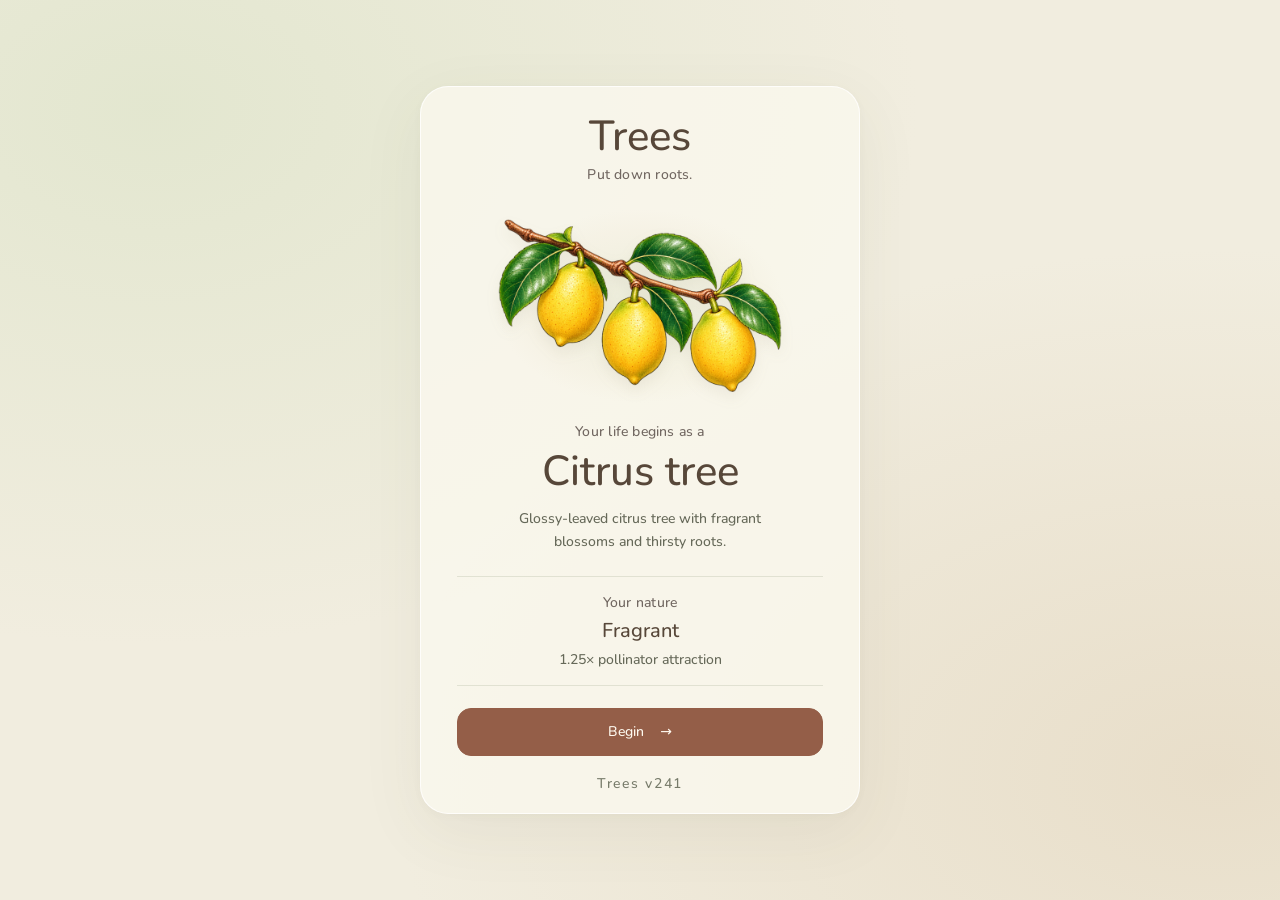
==== commit 5f1ad5d9: "Pace human adaptations as player choices" ====
--- a/index.html
+++ b/index.html
@@ -209,6 +209,6 @@
         document.querySelectorAll('[data-build-version]').forEach(el => { el.textContent = 'unknown'; });
       });
   </script>
-    <script type="module" src="main.js?rev=ally-offers-v1"></script>
+    <script type="module" src="main.js?rev=human-pacing-v2"></script>
 </body>
 </html>
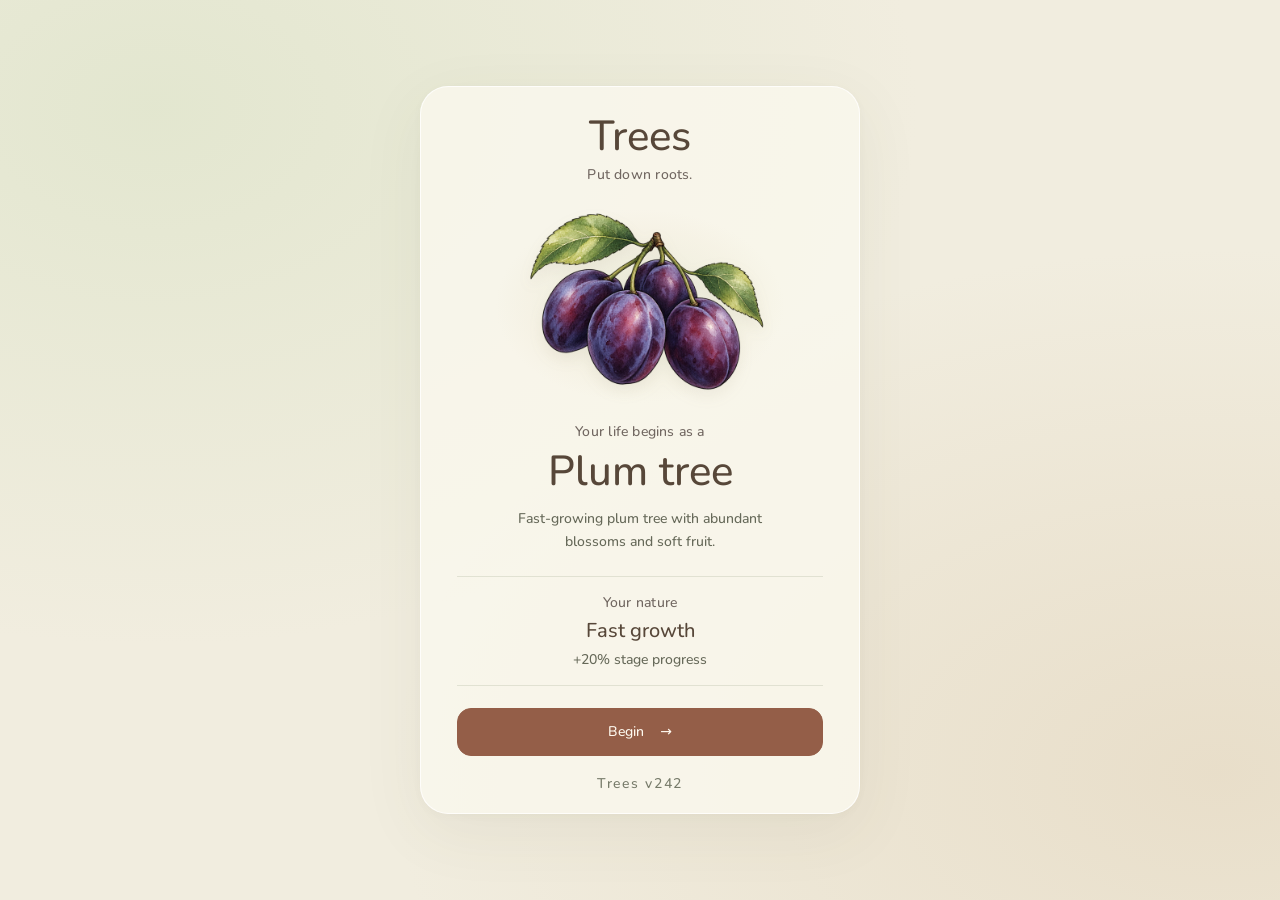
==== commit 21f2d0b9: "Refine human story and action status UI" ====
--- a/index.html
+++ b/index.html
@@ -145,6 +145,61 @@
               </div>
             </div>
           </div>
+
+          <div class="stat-group" data-group="preparations" aria-label="Defenses and preparations">
+            <div class="stat-group-content">
+              <div class="stat-row" data-stat="thorn-defense" data-help="Each thorn layer strengthens physical defense against fruit threats, conflict, and browsing animals.">
+                <span class="stat-icon">🌵</span>
+                <span class="stat-name">Thorn layers</span>
+                <span class="stat-value" id="thorn-defense">0</span>
+              </div>
+              <div class="stat-row" data-stat="toxic-leaves" data-help="Each toxic-leaf layer strengthens chemical defense against fruit threats, pests, and herbivores.">
+                <span class="stat-icon">☠️</span>
+                <span class="stat-name">Toxic-leaf layers</span>
+                <span class="stat-value" id="toxic-leaves">0</span>
+              </div>
+              <div class="stat-row" data-stat="crown-preparation" data-help="An interlaced crown closes clear paths used by poles, hooks, and nets.">
+                <span class="stat-icon">🪢</span>
+                <span class="stat-name">Crown paths</span>
+                <span class="stat-value" id="crown-preparation">Open</span>
+              </div>
+              <div class="stat-row" data-stat="resin-preparation" data-help="Primed resin can flood the next serious saw wound and foul the blade.">
+                <span class="stat-icon">🟠</span>
+                <span class="stat-name">Resin reserve</span>
+                <span class="stat-value" id="resin-preparation">Not primed</span>
+              </div>
+              <div class="stat-row" data-stat="grove-shelter" data-help="Shelter the Grove stores protection against the next damaging drought, storm, gale, or wildfire.">
+                <span class="stat-icon">⛺</span>
+                <span class="stat-name">Grove shelter</span>
+                <span class="stat-value" id="grove-shelter">Not stored</span>
+              </div>
+              <div class="stat-row" data-stat="root-dominion" data-help="Root Dominion draws water and nutrients from one neighboring tree until released.">
+                <span class="stat-icon">👑</span>
+                <span class="stat-name">Root dominion</span>
+                <span class="stat-value" id="root-dominion">Inactive</span>
+              </div>
+              <div class="stat-row" data-stat="watch-path" data-help="A prepared offspring can warn the grove through shared soil.">
+                <span class="stat-icon">👁️</span>
+                <span class="stat-name">Watch the Path</span>
+                <span class="stat-value" id="watch-path">Unassigned</span>
+              </div>
+              <div class="stat-row" data-stat="stagger-harvest" data-help="A prepared offspring can spread fruit ripening across heights and times.">
+                <span class="stat-icon">🗓️</span>
+                <span class="stat-name">Stagger Harvest</span>
+                <span class="stat-value" id="stagger-harvest">Unassigned</span>
+              </div>
+              <div class="stat-row" data-stat="close-approach" data-help="A prepared offspring can fill an open approach with low, dense growth.">
+                <span class="stat-icon">🌿</span>
+                <span class="stat-name">Close the Approach</span>
+                <span class="stat-value" id="close-approach">Unassigned</span>
+              </div>
+              <div class="stat-row" data-stat="grove-response" data-help="Rouse the Grove coordinates all three offspring roles into one response.">
+                <span class="stat-icon">🌲</span>
+                <span class="stat-name">Grove response</span>
+                <span class="stat-value" id="grove-response">Not prepared</span>
+              </div>
+            </div>
+          </div>
           
           <div class="stat-group" data-group="reproduction" aria-label="Reproduction">
             <div class="stat-group-content">
@@ -209,6 +264,6 @@
         document.querySelectorAll('[data-build-version]').forEach(el => { el.textContent = 'unknown'; });
       });
   </script>
-    <script type="module" src="main.js?rev=human-pacing-v2"></script>
+    <script type="module" src="main.js?rev=story-ui-cleanup-v1"></script>
 </body>
 </html>
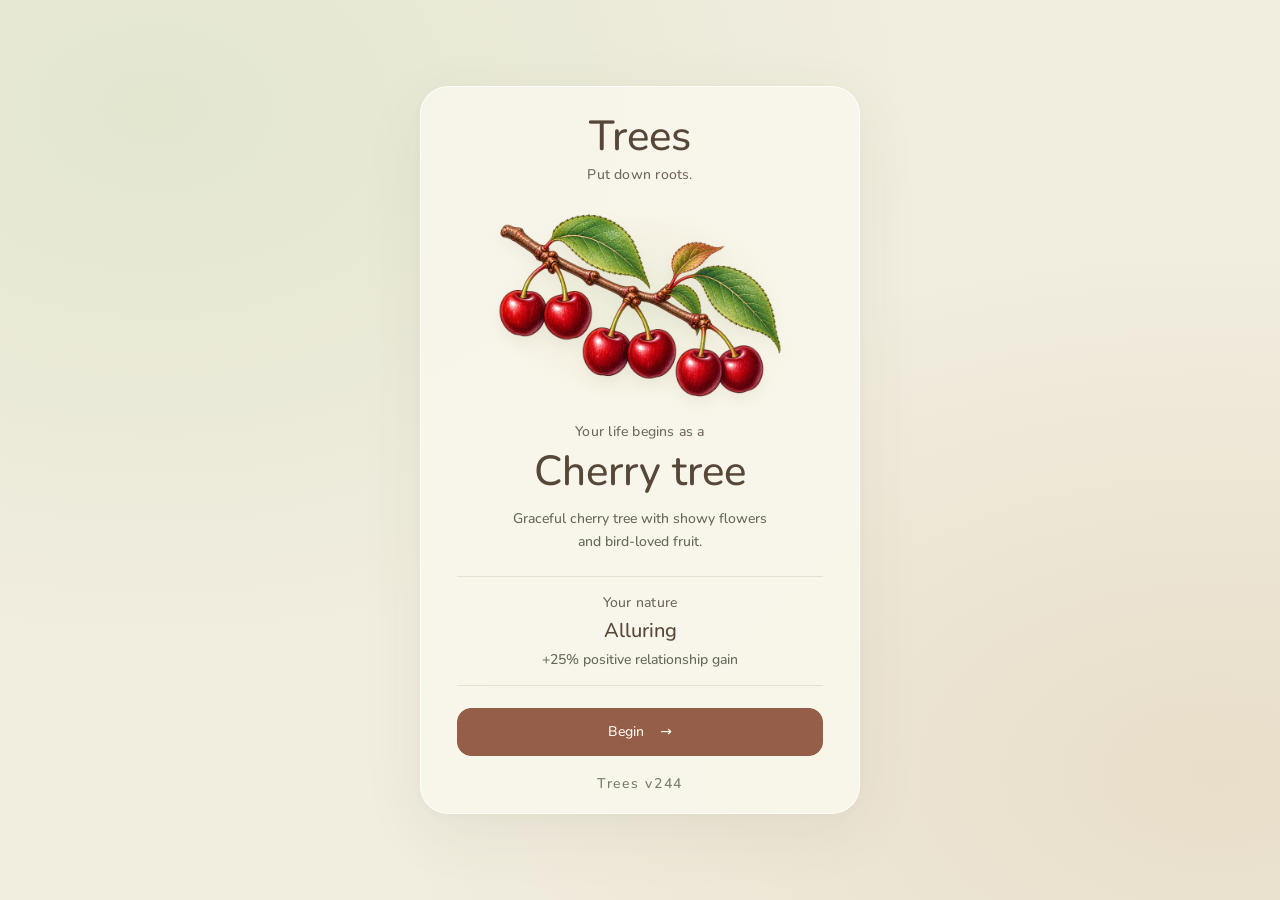
==== commit a783a899: "Remove message card eyebrow labels" ====
--- a/index.html
+++ b/index.html
@@ -5,7 +5,7 @@
   <meta name="viewport" content="width=device-width, initial-scale=1.0" />
   <title>Trees</title>
   <link rel="icon" href="data:," />
-  <link rel="stylesheet" href="styles.css?rev=ally-offers-v1" />
+  <link rel="stylesheet" href="styles.css?rev=title-first-messages-v1" />
   <link rel="stylesheet" href="theme-light-rounded.css?rev=ominous-rumors-v1" />
 </head>
 <body class="theme-light-rounded">
@@ -245,7 +245,6 @@
 
   <div id="modal" class="modal hidden" role="dialog" aria-modal="true" aria-labelledby="modal-title">
     <div class="modal-card">
-      <p id="modal-kicker" class="botanical-kicker hidden"></p>
       <h2 id="modal-title">Message</h2>
       <div id="modal-body"></div>
       <button id="modal-button">Continue</button>
@@ -264,6 +263,6 @@
         document.querySelectorAll('[data-build-version]').forEach(el => { el.textContent = 'unknown'; });
       });
   </script>
-    <script type="module" src="main.js?rev=story-ui-cleanup-v1"></script>
+    <script type="module" src="main.js?rev=title-first-messages-v1"></script>
 </body>
 </html>
--- a/styles.css
+++ b/styles.css
@@ -1812,7 +1812,6 @@
 .modal { padding: max(16px, env(safe-area-inset-top)) 16px max(16px, env(safe-area-inset-bottom)); background: #26332666; backdrop-filter: blur(5px); -webkit-backdrop-filter: blur(5px); }
 body:has(#modal:not(.hidden)) .feedback-container { visibility: hidden; }
 .modal-card { --panel: #f8f4e7; --panel-alt: #eeeddd; --text: #364635; --muted: #69715e; --accent: #4b6646; --good: #4f7044; --warn: #927025; --bad: #a44c3f; position: relative; width: min(540px, 100%); max-height: calc(100dvh - 40px); overflow-y: auto; overscroll-behavior: contain; padding: 30px; border: 1px solid #fff9; border-radius: 26px; background: radial-gradient(ellipse at top right, #e6e9d887, transparent 65%), #f8f4e7; color: var(--text); box-shadow: 0 28px 90px #15211540, inset 0 0 0 5px #fff3; }
-#modal-kicker { margin: 0 0 9px; }
 #modal-title { margin: 0 0 22px; color: #354d36; font: 36px/1.12 Georgia, 'Times New Roman', serif; letter-spacing: -.035em; text-wrap: balance; }
 #modal-body { font-size: var(--ui-font-floor); line-height: 1.6; }
 #modal-body > p:first-child { margin-top: 0; }
@@ -1851,7 +1850,6 @@
 .modal[data-kind="ominous"] #modal-button:hover { background: #7e5545; }
 .fungal-rumor { margin: 2px 0 8px; padding: 18px 19px 20px; border: 1px solid #7c876638; border-radius: 14px; background: #f3f0e3a8; }
 #modal-body .fungal-rumor-message { margin: 0; color: #596351; font: italic 20px/1.58 Georgia, 'Times New Roman', serif; }
-.modal[data-kind="ominous"] #modal-kicker { color: #aa9c86; }
 .modal[data-kind="ominous"] .fungal-rumor {
   border-color: #aa927047;
   background:
@@ -1861,7 +1859,6 @@
   box-shadow: inset 0 0 30px #0507054d;
 }
 .modal[data-kind="ominous"] #modal-body .fungal-rumor-message { color: #d6ccbb; }
-.modal[data-kind="growth"] #modal-kicker { padding-right: 90px; }
 .modal[data-kind="growth"] #modal-title { padding-right: 100px; margin-bottom: 34px; font-size: 46px; }
 .growth-portrait { position: absolute; top: 18px; right: 24px; width: 94px; height: 112px; display: grid; place-items: center; border-radius: 50%; background: radial-gradient(ellipse, #dce3cba6, transparent 72%); pointer-events: none; }
 .growth-portrait img, .growth-portrait > svg { display: block; width: 84%; height: 112px; max-height: 100%; min-height: 0; object-fit: contain; }
@@ -1913,7 +1910,6 @@
 
 /* Seasonal gathering: a quiet field-journal page with inspectable accounting. */
 .modal[data-kind="gathering"] #modal-title { margin-bottom: 15px; padding-right: 75px; font-size: 40px; }
-.modal[data-kind="gathering"] #modal-kicker { padding-right: 75px; }
 .gather-specimen { position: absolute; top: 19px; right: 21px; width: 82px; height: 92px; object-fit: contain; pointer-events: none; filter: drop-shadow(0 3px 4px #56603a12); }
 #modal-body .gather-prose { max-width: 35ch; margin: 0 0 18px; color: #69715e; font: italic 17px/1.5 Georgia, 'Times New Roman', serif; }
 .modal[data-kind="gathering"] .resource-summary { margin: 0; }
@@ -1974,7 +1970,6 @@
 
 /* Night Falls: the gathering journal's quieter nocturnal companion. */
 .modal[data-kind="night"] #modal-title { margin-bottom: 15px; padding-right: 112px; font-size: 40px; }
-.modal[data-kind="night"] #modal-kicker { padding-right: 112px; }
 .night-specimen { position: absolute; top: 18px; right: 17px; width: 112px; height: 91px; object-fit: contain; pointer-events: none; filter: drop-shadow(0 4px 6px #23333124); }
 #modal-body .night-prose { max-width: 33ch; margin: 0 0 17px; color: #69715e; font: italic 17px/1.5 Georgia, 'Times New Roman', serif; }
 .night-journal { border-top: 1px solid #7c87662e; }
@@ -2024,7 +2019,6 @@
 .modal[data-kind="night"] .encounter-art img[data-scene-art="event-late-frost"] { filter: saturate(.48) hue-rotate(147deg) brightness(1.08); }
 @media (max-width: 380px) {
   .modal[data-kind="night"] #modal-title { padding-right: 88px; font-size: 36px; }
-  .modal[data-kind="night"] #modal-kicker { padding-right: 88px; }
   .night-specimen { width: 88px; height: 76px; }
   #modal-body .night-prose { font-size: 15px; }
   .journal-incident { grid-template-columns: 56px minmax(0,1fr); gap: 9px; min-height: 67px; padding-block: 10px; }
@@ -2214,7 +2208,6 @@
   .scene-tools button,
   .focus-picker { font-size: 16px; }
 
-  #modal-kicker,
   .growth-unlocks .botanical-kicker { font-size: 16px; }
   #modal-body { font-size: 20px; }
   #modal-button { font-size: 20px; }
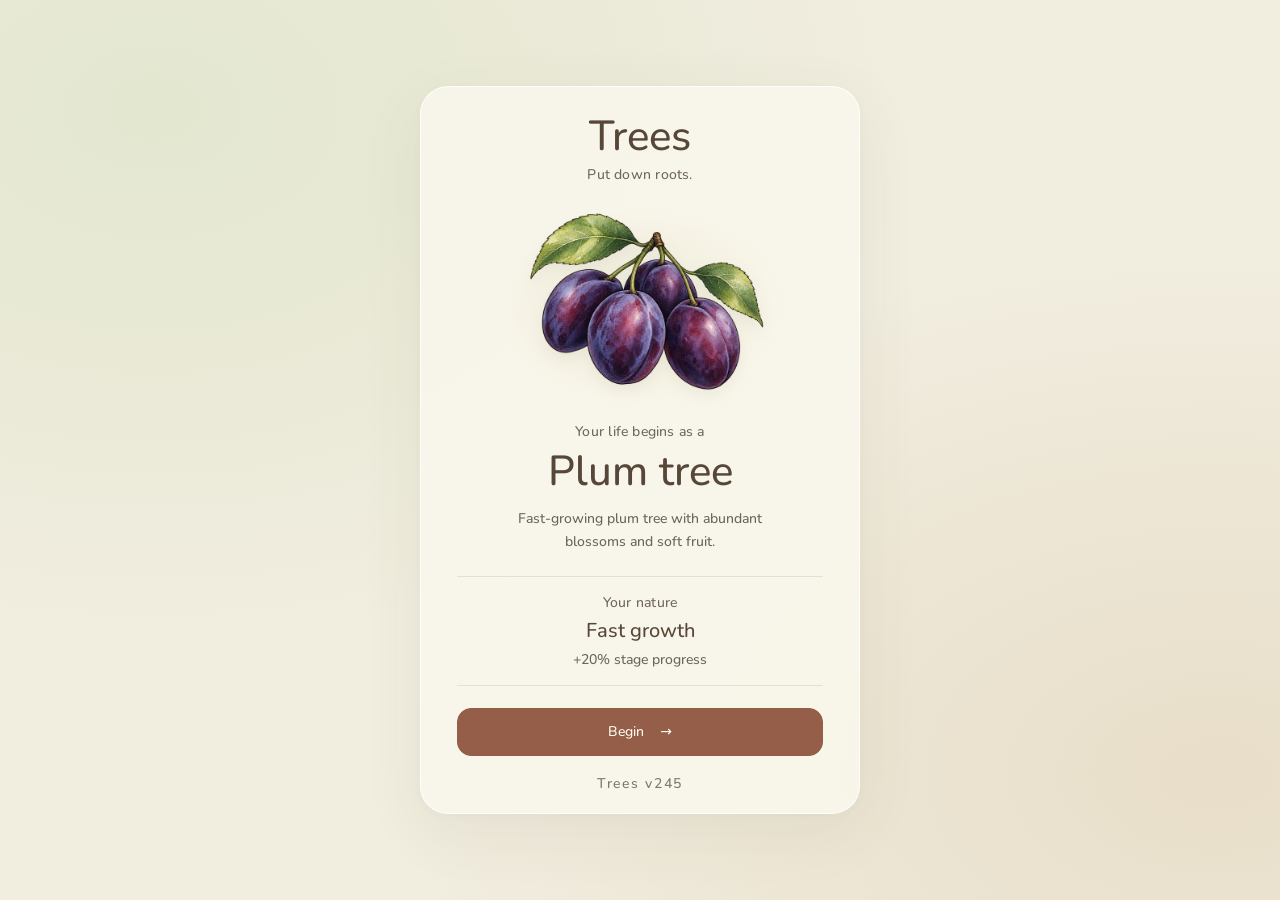
==== commit 6a7886d4: "Add compact relationship notebook ledger" ====
--- a/index.html
+++ b/index.html
@@ -5,7 +5,7 @@
   <meta name="viewport" content="width=device-width, initial-scale=1.0" />
   <title>Trees</title>
   <link rel="icon" href="data:," />
-  <link rel="stylesheet" href="styles.css?rev=title-first-messages-v1" />
+  <link rel="stylesheet" href="styles.css?rev=relationship-notebook-v1" />
   <link rel="stylesheet" href="theme-light-rounded.css?rev=ominous-rumors-v1" />
 </head>
 <body class="theme-light-rounded">
@@ -105,6 +105,8 @@
               </section>
             </div>
           </div>
+
+          <div id="grove-relationships"></div>
           
           <div class="stat-group" data-group="structure" aria-label="Structure">
             <div class="stat-group-content">
@@ -263,6 +265,6 @@
         document.querySelectorAll('[data-build-version]').forEach(el => { el.textContent = 'unknown'; });
       });
   </script>
-    <script type="module" src="main.js?rev=title-first-messages-v1"></script>
+    <script type="module" src="main.js?rev=relationship-notebook-v1"></script>
 </body>
 </html>
--- a/styles.css
+++ b/styles.css
@@ -12,6 +12,127 @@
   --sun: #fbbf24;
   --water: #60a5fa;
   --nutrient: #a3e635;
+}
+
+/* Compact relationship ledger in the botanical notebook. */
+#sheet-info .grove-relationships {
+  margin: 0 0 16px;
+  padding: 0 0 16px;
+  border-bottom: 1px solid #9c8c6b44;
+}
+#sheet-info .grove-relationships > h3 {
+  margin: 0 0 5px;
+  color: #594b40;
+  font: 500 25px/1.25 Georgia, 'Times New Roman', serif;
+}
+#sheet-info .relationship-intro {
+  margin: 0 0 15px;
+  color: #6b685e;
+  font-size: var(--ui-font-floor);
+  line-height: 1.5;
+}
+#sheet-info .relationship-balance {
+  display: grid;
+  grid-template-columns: repeat(2, minmax(0, 1fr));
+  gap: 9px;
+  margin-bottom: 18px;
+}
+#sheet-info .relationship-balance > p {
+  min-width: 0;
+  margin: 0;
+  padding: 11px 12px;
+  border: 1px solid #8b876f44;
+  border-radius: 12px;
+  background: #fffdf6b8;
+}
+#sheet-info .relationship-balance span {
+  display: block;
+  margin-bottom: 4px;
+  color: #767265;
+  font-size: var(--ui-font-floor);
+  font-weight: 800;
+  letter-spacing: .08em;
+  line-height: 1.25;
+  text-transform: uppercase;
+}
+#sheet-info .relationship-balance strong {
+  display: block;
+  color: #485548;
+  font-size: var(--ui-font-floor);
+  line-height: 1.45;
+}
+#sheet-info .relationship-pressure strong { color: #805847; }
+#sheet-info .relationship-list-title {
+  margin: 17px 0 8px;
+  color: #716b5e;
+  font-size: var(--ui-font-floor);
+  font-weight: 900;
+  letter-spacing: .11em;
+  text-transform: uppercase;
+}
+#sheet-info .relationship-card {
+  margin-bottom: 15px;
+  overflow: hidden;
+  border: 1px solid #78836a55;
+  border-radius: 14px;
+  background: #fffdf7c9;
+  box-shadow: 0 3px 10px #584d3918;
+}
+#sheet-info .relationship-card-rival { border-color: #9d715d66; }
+#sheet-info .relationship-card-header {
+  display: flex;
+  align-items: flex-start;
+  justify-content: space-between;
+  gap: 10px;
+  padding: 13px 14px 11px;
+  border-bottom: 1px solid #817e6a38;
+  background: linear-gradient(110deg, #eef1e6c9, #fffdf8a3);
+}
+#sheet-info .relationship-card-rival .relationship-card-header { background: linear-gradient(110deg, #f3e9dfd4, #fffdf8a3); }
+#sheet-info .relationship-card-header > div { min-width: 0; }
+#sheet-info .relationship-card-header h4 {
+  margin: 0 0 2px;
+  color: #4c584a;
+  font: 700 21px/1.2 Georgia, 'Times New Roman', serif;
+}
+#sheet-info .relationship-card-rival .relationship-card-header h4 { color: #745346; }
+#sheet-info .relationship-card-header p {
+  margin: 0;
+  color: #747166;
+  font-size: var(--ui-font-floor);
+  line-height: 1.4;
+}
+#sheet-info .relationship-card-header > strong {
+  flex: 0 0 auto;
+  max-width: 128px;
+  padding-top: 2px;
+  color: #416343;
+  font-size: var(--ui-font-floor);
+  line-height: 1.3;
+  text-align: right;
+}
+#sheet-info .relationship-card-rival .relationship-card-header > strong { color: #7d4c3b; }
+#sheet-info .relationship-card-rows { padding: 3px 14px 6px; }
+#sheet-info .relationship-card-rows > p {
+  display: grid;
+  grid-template-columns: 112px minmax(0, 1fr);
+  gap: 9px;
+  margin: 0;
+  padding: 9px 0;
+  border-bottom: 1px solid #817e6a22;
+  color: #50554d;
+  font-size: var(--ui-font-floor);
+  line-height: 1.45;
+}
+#sheet-info .relationship-card-rows > p:last-child { border-bottom: 0; }
+#sheet-info .relationship-card-rows b { color: #6b685d; }
+#sheet-info .relationship-card-rows em { color: #426844; font-style: normal; font-weight: 750; }
+#sheet-info .relationship-card-rival .relationship-card-rows em { color: #8a4f3f; }
+#sheet-info .relationship-empty { margin: 0; color: #777064; font-size: var(--ui-font-floor); line-height: 1.5; }
+
+@media (max-width: 430px) {
+  #sheet-info .relationship-card-header > strong { max-width: 105px; }
+  #sheet-info .relationship-card-rows > p { grid-template-columns: 105px minmax(0, 1fr); }
 }
 
 * { box-sizing: border-box; }
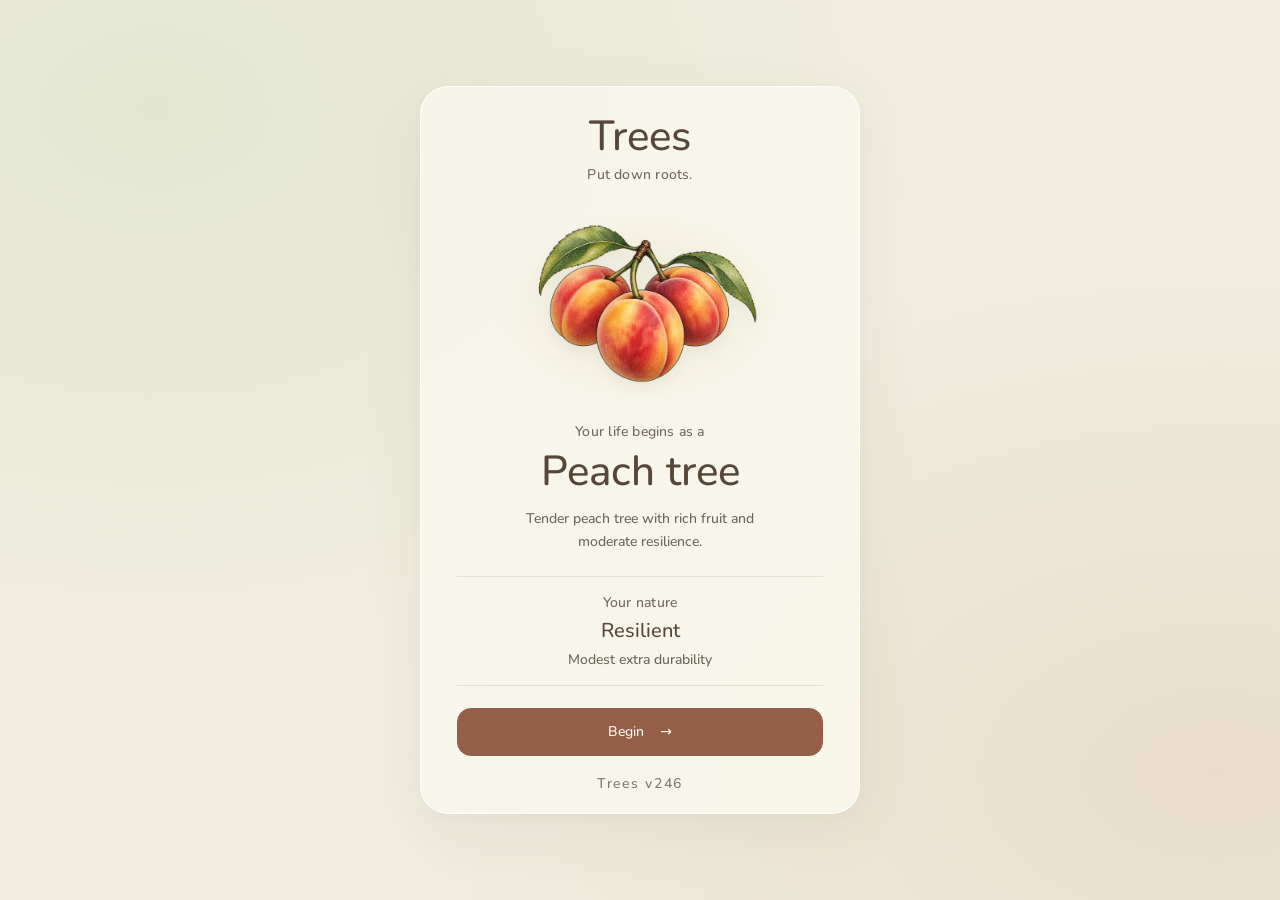
==== commit 229a47df: "Track reproduction and condense human encounters" ====
--- a/index.html
+++ b/index.html
@@ -5,7 +5,7 @@
   <meta name="viewport" content="width=device-width, initial-scale=1.0" />
   <title>Trees</title>
   <link rel="icon" href="data:," />
-  <link rel="stylesheet" href="styles.css?rev=relationship-notebook-v1" />
+  <link rel="stylesheet" href="styles.css?rev=reproduction-story-v1" />
   <link rel="stylesheet" href="theme-light-rounded.css?rev=ominous-rumors-v1" />
 </head>
 <body class="theme-light-rounded">
@@ -225,6 +225,10 @@
                 <span class="stat-name">Seeds</span>
                 <span class="stat-value" id="seeds">0</span>
               </div>
+              <div class="reproduction-history" aria-label="Flower and fruit history">
+                <p><strong>Last flowering</strong><span id="last-flowering">Not yet recorded</span><small id="flowers-grown-total">0 flowers grown over this lifetime</small></p>
+                <p><strong>Last fruit growth</strong><span id="last-fruit-set">Not yet recorded</span><small id="fruit-grown-total">0 fruit grown over this lifetime</small></p>
+              </div>
             </div>
           </div>
           
@@ -265,6 +269,6 @@
         document.querySelectorAll('[data-build-version]').forEach(el => { el.textContent = 'unknown'; });
       });
   </script>
-    <script type="module" src="main.js?rev=relationship-notebook-v1"></script>
+    <script type="module" src="main.js?rev=reproduction-story-v1"></script>
 </body>
 </html>
--- a/styles.css
+++ b/styles.css
@@ -2173,6 +2173,11 @@
 .game-started #hud-panel #sheet-info .stat-group { border: 0; border-bottom: 1px solid #9c8c6b44; border-radius: 0; background: none; margin-bottom: 16px; padding-bottom: 12px; }
 #sheet-info .stat-group-content { display: block; padding: 0; }
 #sheet-info .stat-row { border-color: #9c8c6b22; }
+#sheet-info .reproduction-history { display: grid; gap: 9px; margin: 10px 0 2px 34px; }
+#sheet-info .reproduction-history p { display: grid; gap: 2px; margin: 0; padding-top: 8px; border-top: 1px solid #9c8c6b22; color: #68615e; line-height: 1.45; }
+#sheet-info .reproduction-history strong { color: #594b40; font-size: var(--ui-font-floor); font-weight: 650; }
+#sheet-info .reproduction-history span { font-size: var(--ui-font-floor); }
+#sheet-info .reproduction-history small { color: #817873; font-size: 14px; }
 #sheet-info :is(#season-guide-summary,#offspring-stats-summary) { margin: 0 0 10px; font-size: var(--ui-font-floor); font-weight: 600; line-height: 1.6; }
 #sheet-info #log { max-height: none; overflow: visible; border: 0; background: none; padding: 0; }
 @media (max-width: 380px) {
@@ -2367,7 +2372,8 @@
   .detail-sheet .prereq-missing,
   .detail-sheet .unavailable-actions > h4,
   .detail-sheet .unavailable-action p,
-  #sheet-info :is(#season-guide-summary, #offspring-stats-summary) { font-size: 16px; }
+  #sheet-info :is(#season-guide-summary, #offspring-stats-summary),
+  #sheet-info .reproduction-history small { font-size: 16px; }
 
   .game-started .context-command-heading small,
   .game-started .context-kicker,
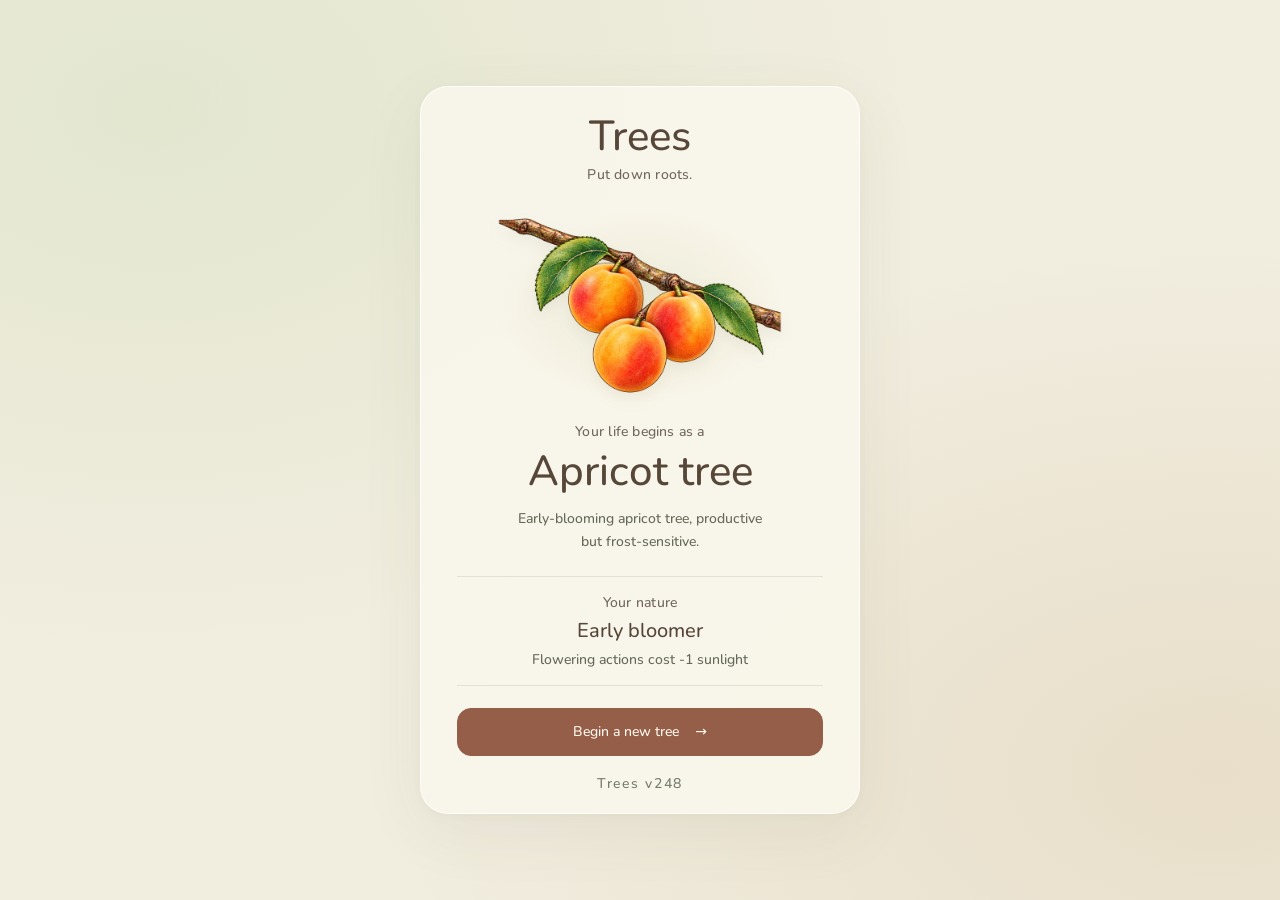
==== commit 619ee3de: "Add browser autosave and restore" ====
--- a/index.html
+++ b/index.html
@@ -5,7 +5,7 @@
   <meta name="viewport" content="width=device-width, initial-scale=1.0" />
   <title>Trees</title>
   <link rel="icon" href="data:," />
-  <link rel="stylesheet" href="styles.css?rev=reproduction-story-v1" />
+  <link rel="stylesheet" href="styles.css?rev=browser-autosave-v1" />
   <link rel="stylesheet" href="theme-light-rounded.css?rev=ominous-rumors-v1" />
 </head>
 <body class="theme-light-rounded">
@@ -13,8 +13,12 @@
     <main class="layout">
       <section class="left-panel panel" id="species-panel">
         <header class="intro-masthead"><span class="intro-wordmark">Trees</span><span class="botanical-kicker">Put down roots.</span></header>
+        <section id="saved-game" class="saved-game hidden" aria-label="Saved game">
+          <p><strong>Your tree is waiting</strong><span id="saved-game-summary"></span></p>
+          <button id="continue-game" type="button">Continue</button>
+        </section>
         <div id="species-list" class="species-list"></div>
-        <button id="start-game" disabled>Start Game</button>
+        <button id="start-game" disabled>Begin a new tree</button>
         <div class="start-build">Trees v<span data-build-version>…</span></div>
       </section>
 
@@ -269,6 +273,6 @@
         document.querySelectorAll('[data-build-version]').forEach(el => { el.textContent = 'unknown'; });
       });
   </script>
-    <script type="module" src="main.js?rev=reproduction-story-v1"></script>
+    <script type="module" src="main.js?rev=browser-autosave-v1"></script>
 </body>
 </html>
--- a/styles.css
+++ b/styles.css
@@ -1841,7 +1841,7 @@
 .game-started .map-build { bottom: auto; top: 119px; right: 15px; background: transparent; color: #777565; }
 .detail-sheet { color: #373e31; width: min(620px, calc(100% - 24px)); max-height: min(82dvh, 850px); margin: auto auto max(12px, env(safe-area-inset-bottom)); padding: 0; border: 1px solid #fff9; border-radius: 22px; background: #f5efdf; box-shadow: 0 18px 80px #28231b44; }
 .detail-sheet[open] { display: flex; flex-direction: column; }
-.detail-sheet::backdrop { background: #1b241f45; backdrop-filter: blur(3px); }
+.detail-sheet::backdrop { background: #1b241f59; }
 .sheet-header { display: flex; align-items: center; justify-content: space-between; gap: 10px; padding: 16px 18px; border-bottom: 1px solid #52604522; flex-shrink: 0; }
 .sheet-header h2 { margin: 0; font-size: 23px; }
 .sheet-header button { min-height: 44px; color: #43583e; background: #e2e5d3; border: 0; }
@@ -2386,3 +2386,17 @@
   .neighbor-status span,
   .neighbor-effects > span { font-size: 18px; }
 }
+.saved-game {
+  display: grid;
+  gap: .75rem;
+  margin: 0 0 1rem;
+  padding: 1rem;
+  border: 1px solid rgba(80, 104, 73, .24);
+  border-radius: 18px;
+  background: rgba(238, 243, 224, .72);
+}
+.saved-game p { margin: 0; }
+.saved-game p strong,
+.saved-game p span { display: block; }
+.saved-game p span { margin-top: .2rem; color: var(--muted, #596257); font-size: .9rem; }
+.saved-game #continue-game { width: 100%; }
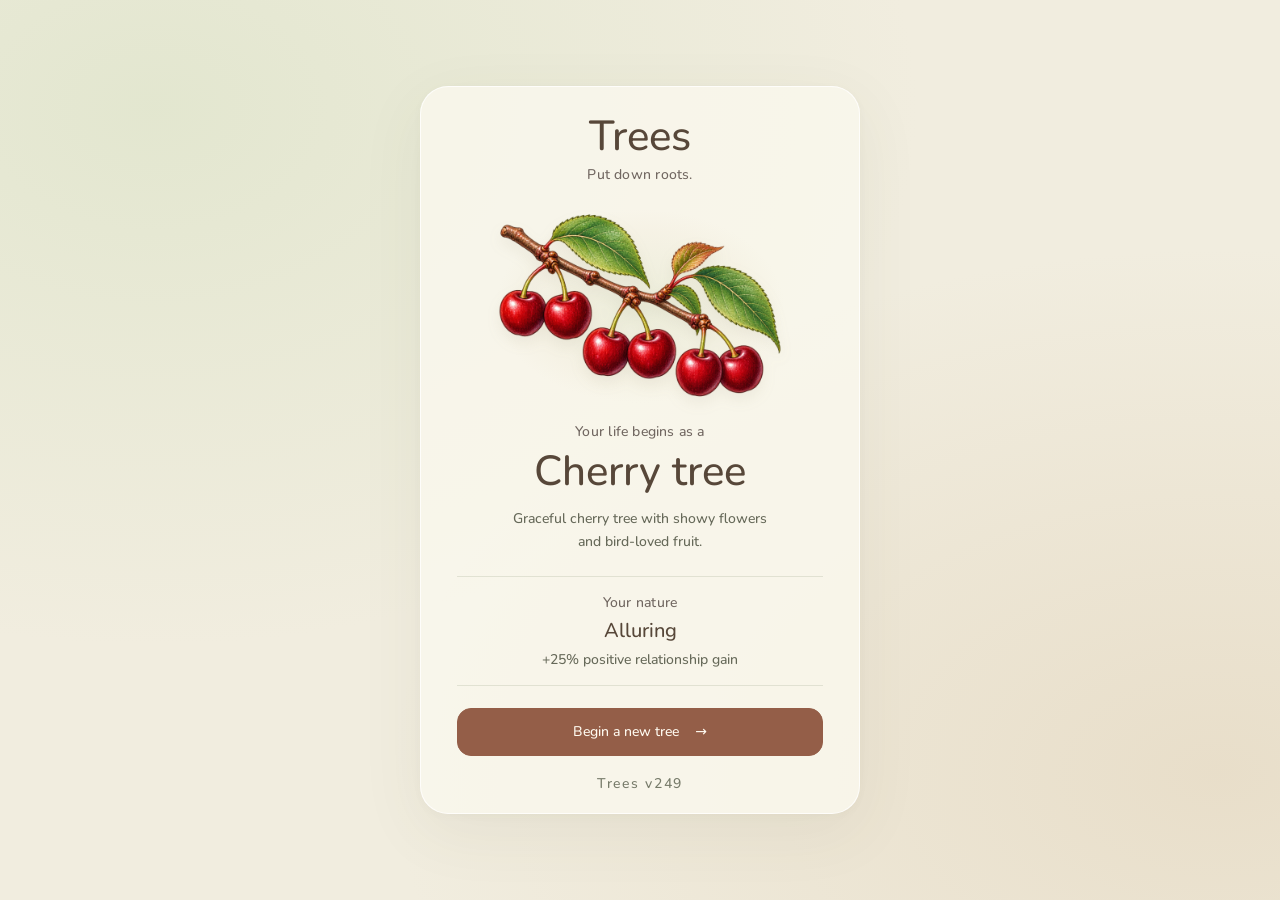
==== commit 84854300: "Restore visible Shade Neighbor costs" ====
--- a/index.html
+++ b/index.html
@@ -273,6 +273,6 @@
         document.querySelectorAll('[data-build-version]').forEach(el => { el.textContent = 'unknown'; });
       });
   </script>
-    <script type="module" src="main.js?rev=browser-autosave-v1"></script>
+    <script type="module" src="main.js?rev=diplomacy-costs-v1"></script>
 </body>
 </html>
